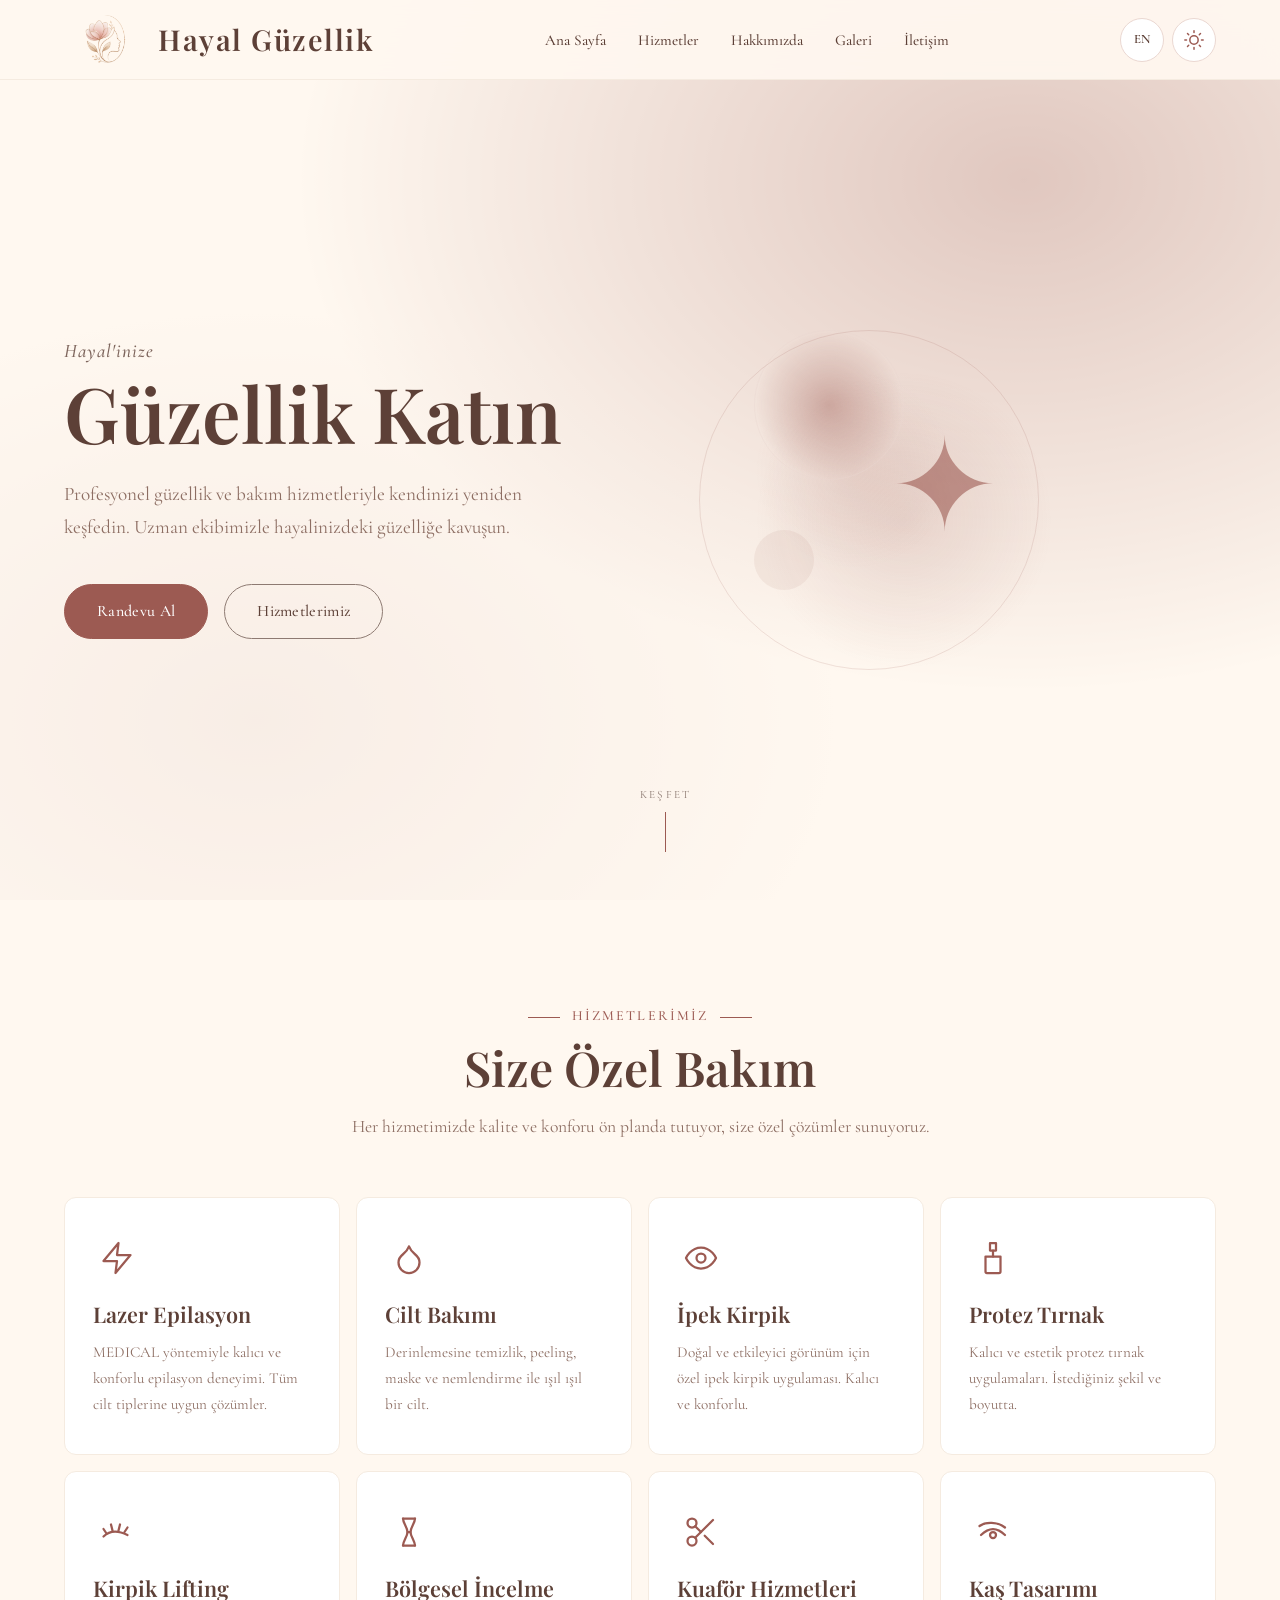
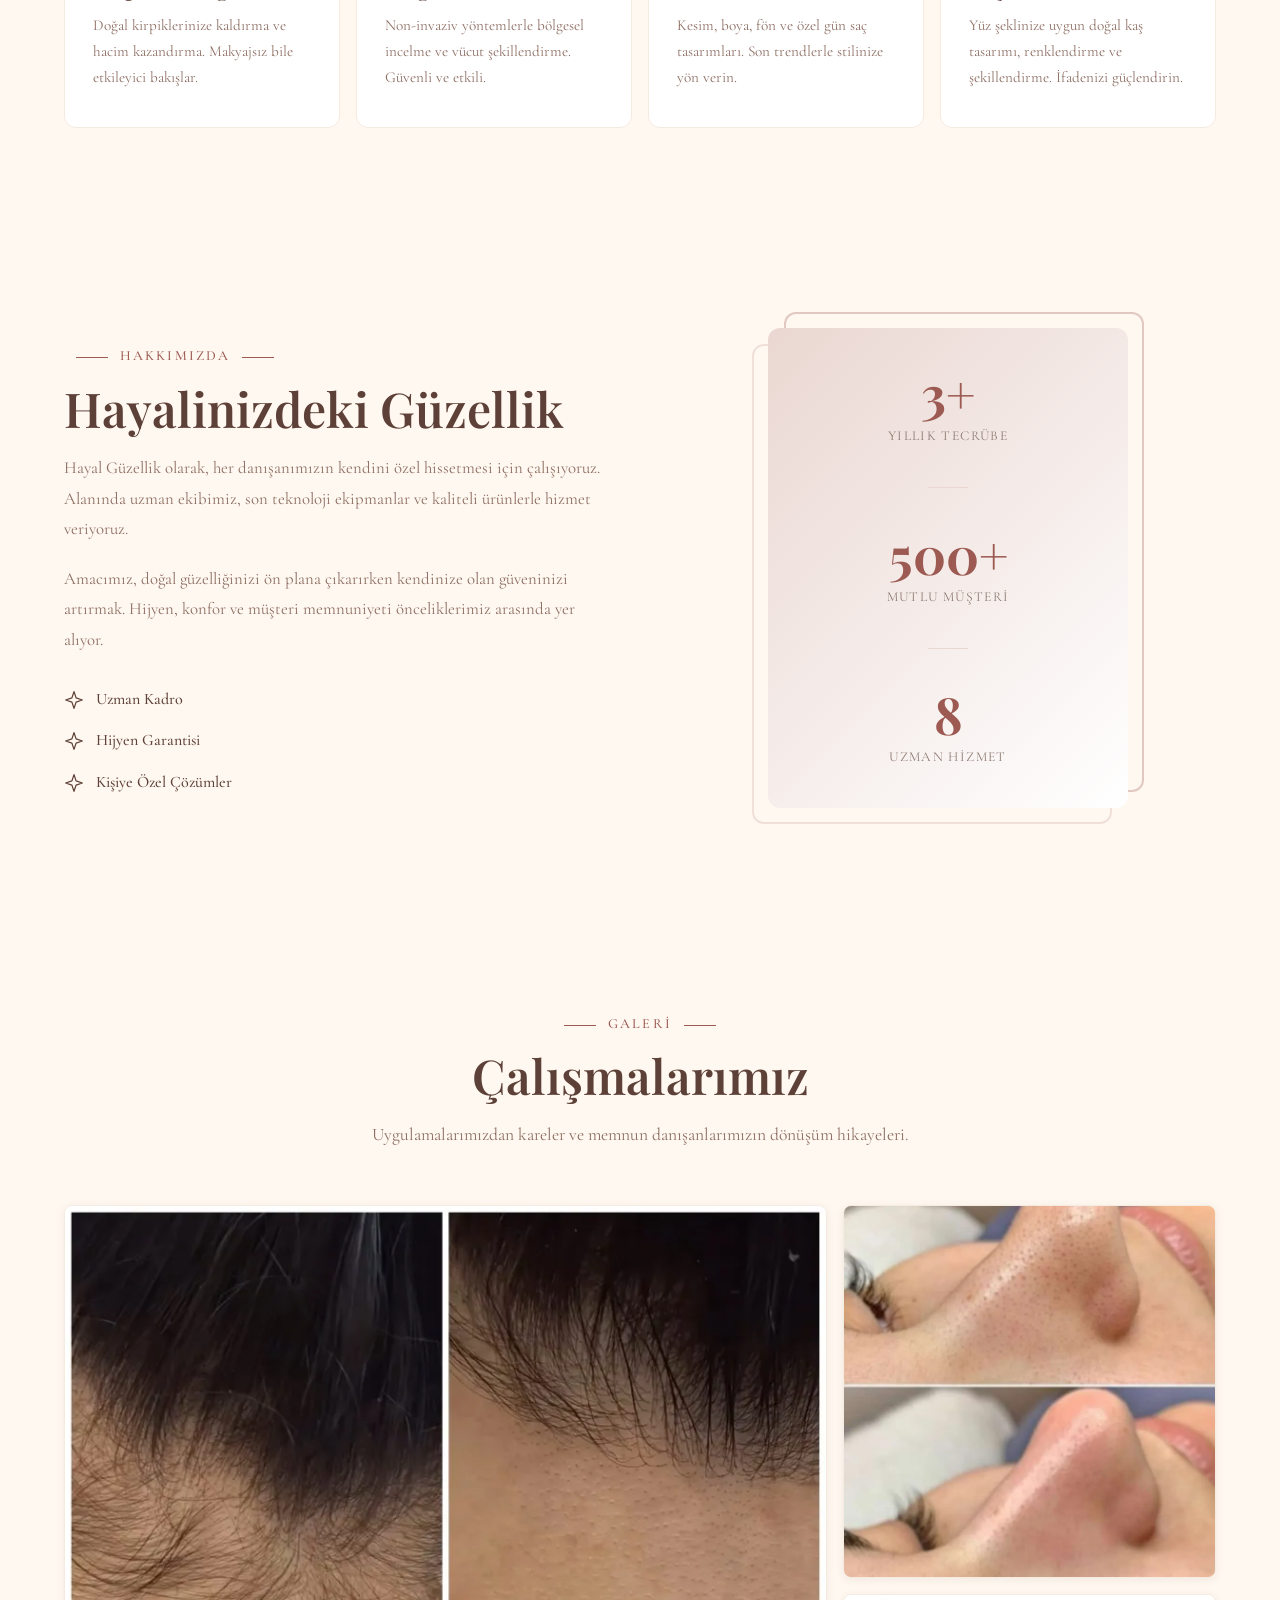
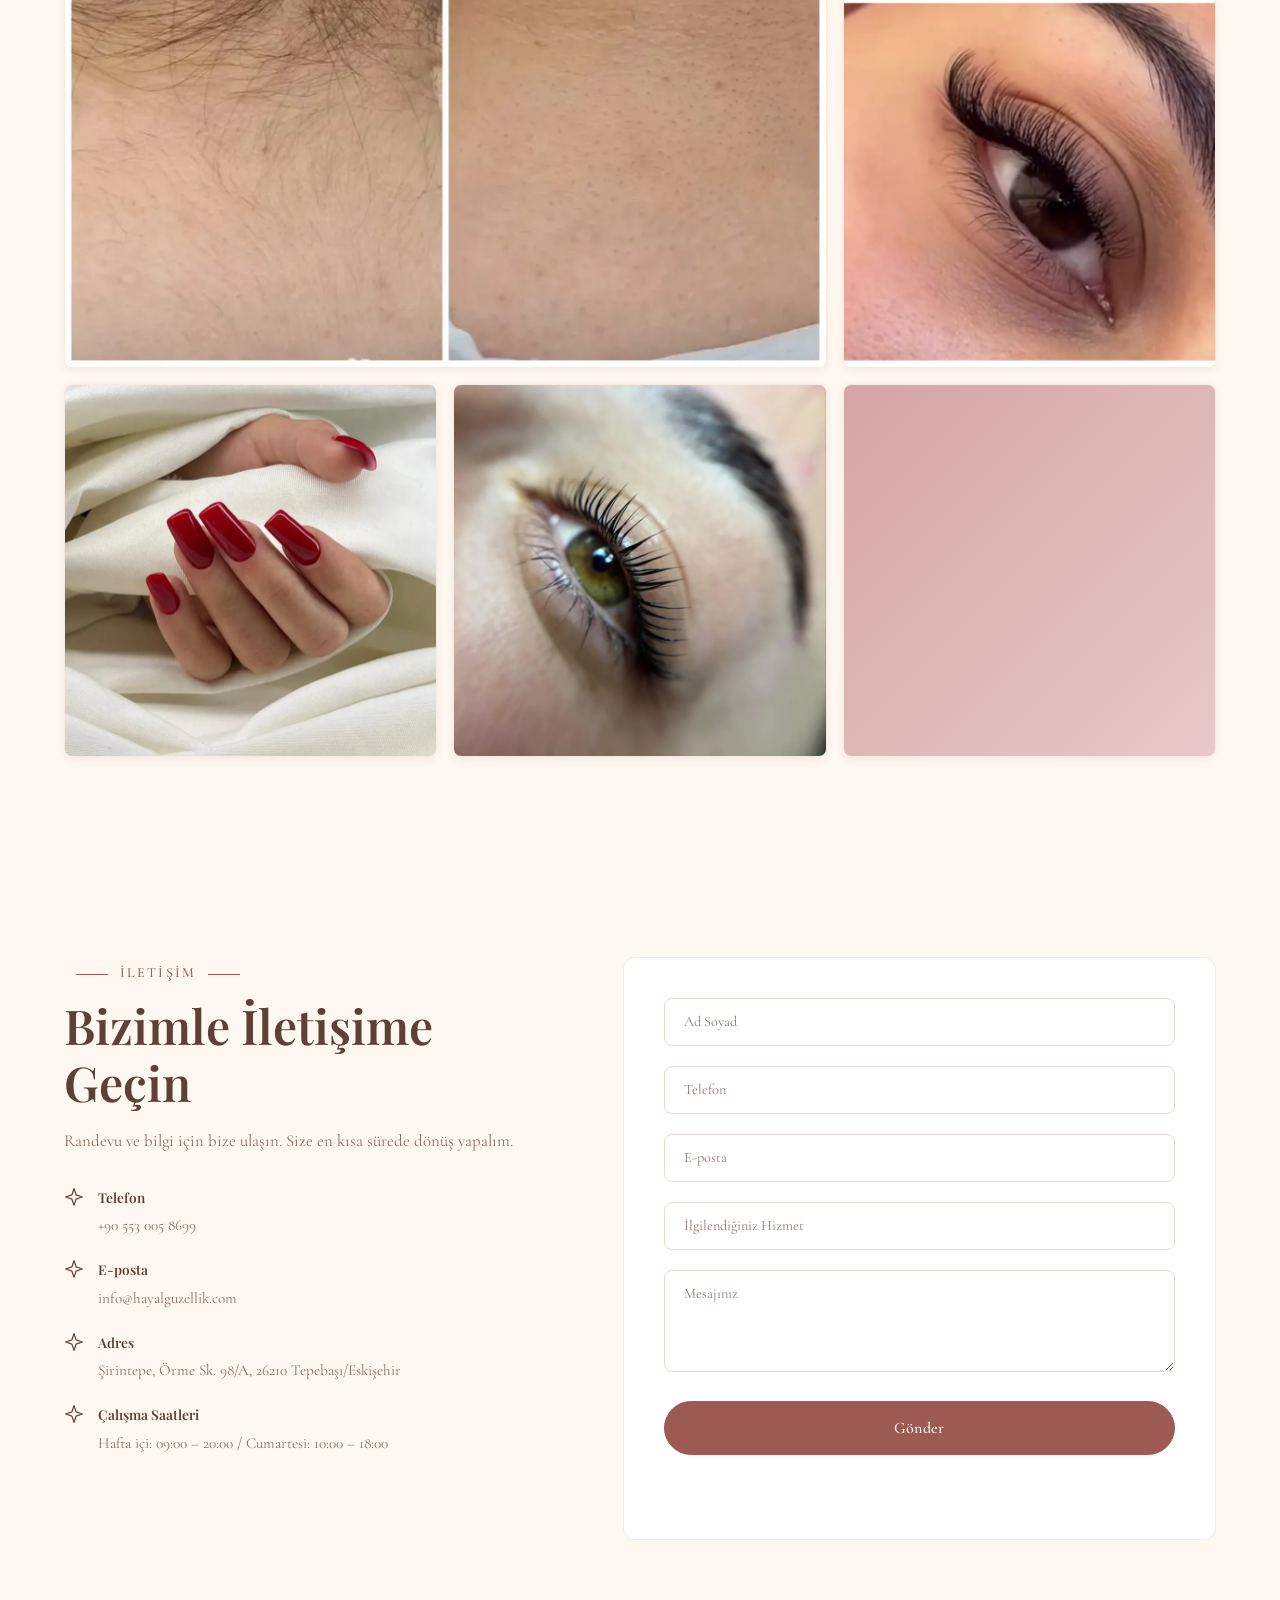
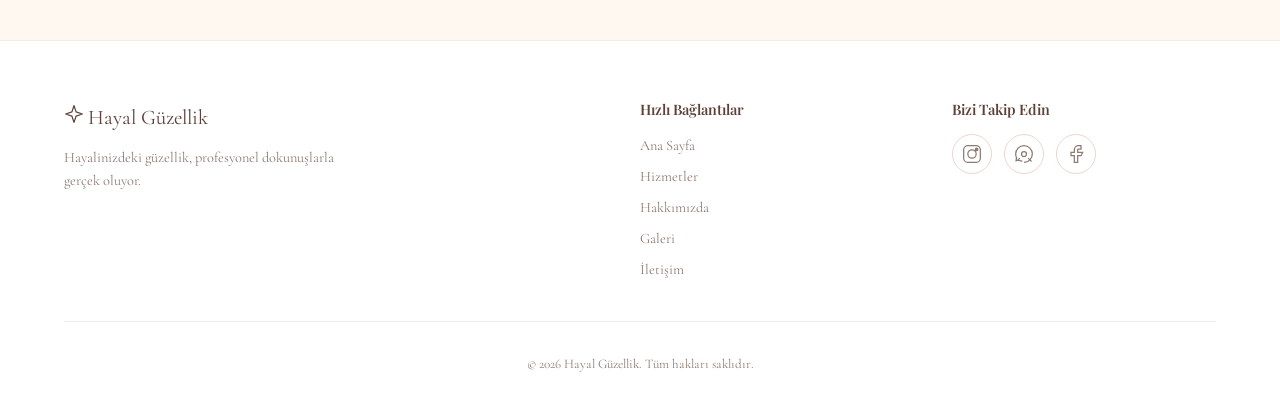
==== index.html @ 4885800f "bütün dosyalar yüklendi" ====
<!DOCTYPE html>
<html lang="tr" data-theme="light">

<head>
  <meta charset="UTF-8">
  <meta name="viewport" content="width=device-width, initial-scale=1.0">
  <meta name="description"
    content="Hayal Güzellik — Profesyonel lazer epilasyon, cilt bakımı, ipek kirpik, protez tırnak, kirpik lifting, bölgesel incelme ve kuaför hizmetleri. İstanbul'da güzellik ve bakımın adresi.">
  <meta name="theme-color" content="#FFF8F0">
  <meta name="robots" content="index, follow">
  <title>Hayal Güzellik | Profesyonel Güzellik &amp; Bakım</title>
  <link rel="icon" type="image/svg+xml" href="assets/icons/favicon.svg">
  <link rel="preconnect" href="https://fonts.googleapis.com">
  <link rel="preconnect" href="https://fonts.gstatic.com" crossorigin>
  <link
    href="https://fonts.googleapis.com/css2?family=Playfair+Display:ital,wght@0,400;0,500;0,600;0,700;1,400;1,500&family=Cormorant+Garamond:ital,wght@0,300;0,400;0,500;0,600;1,300;1,400;1,500&display=swap"
    rel="stylesheet">
  <link rel="stylesheet" href="assets/css/style.css">
  <link rel="alternate" href="en.html" hreflang="en">
</head>

<body>

  <a href="#main-content" class="skip-link">İçeriğe atla</a>

  <header class="header">
    <div class="header__inner container">
      <a href="#" class="logo" aria-label="Hayal Güzellik Ana Sayfa">
        <img src="assets/icons/logo.svg" alt="" class="logo__img" aria-hidden="true">
        <span class="logo__text">Hayal Güzellik</span>
      </a>
      <nav class="nav" aria-label="Ana menü">
        <ul class="nav__list" id="navList">
          <li class="nav__item"><a href="#hero" class="nav__link">Ana Sayfa</a></li>
          <li class="nav__item"><a href="#services" class="nav__link">Hizmetler</a></li>
          <li class="nav__item"><a href="#about" class="nav__link">Hakkımızda</a></li>
          <li class="nav__item"><a href="#gallery" class="nav__link">Galeri</a></li>
          <li class="nav__item"><a href="#contact" class="nav__link">İletişim</a></li>
        </ul>
      </nav>
      <div class="header__actions">
        <a href="en.html" class="lang-toggle" title="English" aria-label="Switch to English">EN</a>
        <button class="theme-toggle" id="themeToggle" aria-label="Tema değiştir" title="Tema değiştir">
          <svg class="theme-toggle__icon theme-toggle__sun" width="20" height="20" viewBox="0 0 24 24" fill="none"
            stroke="currentColor" stroke-width="1.8" stroke-linecap="round" aria-hidden="true">
            <circle cx="12" cy="12" r="5" />
            <path
              d="M12 1v2M12 21v2M4.22 4.22l1.42 1.42M18.36 18.36l1.42 1.42M1 12h2M21 12h2M4.22 19.78l1.42-1.42M18.36 5.64l1.42-1.42" />
          </svg>
          <svg class="theme-toggle__icon theme-toggle__moon" width="20" height="20" viewBox="0 0 24 24" fill="none"
            stroke="currentColor" stroke-width="1.8" stroke-linecap="round" aria-hidden="true">
            <path d="M21 12.79A9 9 0 1 1 11.21 3 7 7 0 0 0 21 12.79z" />
          </svg>
        </button>
        <button class="nav-toggle" id="navToggle" aria-label="Menüyü aç/kapa" aria-expanded="false">
          <span class="nav-toggle__bar" aria-hidden="true"></span>
          <span class="nav-toggle__bar" aria-hidden="true"></span>
          <span class="nav-toggle__bar" aria-hidden="true"></span>
        </button>
      </div>
    </div>
  </header>

  <main id="main-content">
    <section class="hero" id="hero" aria-label="Hoş Geldiniz">
      <div class="hero__bg" aria-hidden="true"></div>
      <div class="hero__inner container">
        <div class="hero__content">
          <h1 class="hero__title">
            <span class="hero__title-sub">Hayal'inize</span>
            <span class="hero__title-main">Güzellik Katın</span>
          </h1>
          <p class="hero__desc">Profesyonel güzellik ve bakım hizmetleriyle kendinizi yeniden keşfedin. Uzman ekibimizle
            hayalinizdeki güzelliğe kavuşun.</p>
          <div class="hero__actions">
            <a href="#contact" class="btn btn--primary">Randevu Al</a>
            <a href="#services" class="btn btn--ghost">Hizmetlerimiz</a>
          </div>
        </div>
        <div class="hero__visual" aria-hidden="true">
          <div class="hero__shape"></div>
          <div class="hero__shape hero__shape--2"></div>
          <div class="hero__shape hero__shape--3"></div>
          <div class="hero__shape hero__shape--4"></div>
          <div class="hero__ring"></div>
          <div class="hero__ornament">✦</div>
        </div>
      </div>
      <div class="hero__scroll" aria-hidden="true">
        <span class="hero__scroll-text">Keşfet</span>
        <span class="hero__scroll-line"></span>
      </div>
    </section>

    <section class="services section" id="services" aria-labelledby="services-title">
      <div class="container">
        <div class="section__header">
          <span class="section__label">Hizmetlerimiz</span>
          <h2 class="section__title" id="services-title">Size Özel Bakım</h2>
          <p class="section__desc">Her hizmetimizde kalite ve konforu ön planda tutuyor, size özel çözümler sunuyoruz.
          </p>
        </div>
        <div class="services__grid">
          <!-- Lazer Epilasyon -->
          <article class="service-card" tabindex="0">
            <div class="service-card__icon" aria-hidden="true">
              <svg width="36" height="36">
                <use href="#icon-lazer"></use>
              </svg>
            </div>
            <h3 class="service-card__title">Lazer Epilasyon</h3>
            <p class="service-card__desc">MEDICAL yöntemiyle kalıcı ve konforlu epilasyon deneyimi. Tüm cilt tiplerine
              uygun çözümler.</p>
          </article>

          <!-- Cilt Bakımı -->
          <article class="service-card" tabindex="0">
            <div class="service-card__icon" aria-hidden="true">
              <svg width="36" height="36">
                <use href="#icon-cilt"></use>
              </svg>
            </div>
            <h3 class="service-card__title">Cilt Bakımı</h3>
            <p class="service-card__desc">Derinlemesine temizlik, peeling, maske ve nemlendirme ile ışıl ışıl bir cilt.
            </p>
          </article>

          <!-- İpek Kirpik -->
          <article class="service-card" tabindex="0">
            <div class="service-card__icon" aria-hidden="true">
              <svg width="36" height="36">
                <use href="#icon-kirpik"></use>
              </svg>
            </div>
            <h3 class="service-card__title">İpek Kirpik</h3>
            <p class="service-card__desc">Doğal ve etkileyici görünüm için özel ipek kirpik uygulaması. Kalıcı ve
              konforlu.</p>
          </article>

          <!-- Protez Tırnak -->
          <article class="service-card" tabindex="0">
            <div class="service-card__icon" aria-hidden="true">
              <svg width="36" height="36">
                <use href="#icon-tirnak"></use>
              </svg>
            </div>
            <h3 class="service-card__title">Protez Tırnak</h3>
            <p class="service-card__desc">Kalıcı ve estetik protez tırnak uygulamaları. İstediğiniz şekil ve boyutta.
            </p>
          </article>

          <!-- Kirpik Lifting -->
          <article class="service-card" tabindex="0">
            <div class="service-card__icon" aria-hidden="true">
              <svg width="36" height="36">
                <use href="#icon-lifting"></use>
              </svg>
            </div>
            <h3 class="service-card__title">Kirpik Lifting</h3>
            <p class="service-card__desc">Doğal kirpiklerinize kaldırma ve hacim kazandırma. Makyajsız bile etkileyici
              bakışlar.</p>
          </article>

          <!-- Bölgesel İncelme -->
          <article class="service-card" tabindex="0">
            <div class="service-card__icon" aria-hidden="true">
              <svg width="36" height="36">
                <use href="#icon-incelme"></use>
              </svg>
            </div>
            <h3 class="service-card__title">Bölgesel İncelme</h3>
            <p class="service-card__desc">Non-invaziv yöntemlerle bölgesel incelme ve vücut şekillendirme. Güvenli ve
              etkili.</p>
          </article>

          <!-- Kuaför Hizmetleri -->
          <article class="service-card" tabindex="0">
            <div class="service-card__icon" aria-hidden="true">
              <svg width="36" height="36">
                <use href="#icon-kuafor"></use>
              </svg>
            </div>
            <h3 class="service-card__title">Kuaför Hizmetleri</h3>
            <p class="service-card__desc">Kesim, boya, fön ve özel gün saç tasarımları. Son trendlerle stilinize yön
              verin.</p>
          </article>

          <!-- Kaş Tasarımı -->
          <article class="service-card" tabindex="0">
            <div class="service-card__icon" aria-hidden="true">
              <svg width="36" height="36">
                <use href="#icon-kas"></use>
              </svg>
            </div>
            <h3 class="service-card__title">Kaş Tasarımı</h3>
            <p class="service-card__desc">Yüz şeklinize uygun doğal kaş tasarımı, renklendirme ve şekillendirme.
              İfadenizi güçlendirin.</p>
          </article>
        </div>
      </div>
    </section>

    <section class="about section" id="about" aria-labelledby="about-title">
      <div class="container">
        <div class="about__inner">
          <div class="about__content">
            <span class="section__label">Hakkımızda</span>
            <h2 class="section__title" id="about-title">Hayalinizdeki Güzellik</h2>
            <p class="about__text">Hayal Güzellik olarak, her danışanımızın kendini özel hissetmesi için çalışıyoruz.
              Alanında uzman ekibimiz, son teknoloji ekipmanlar ve kaliteli ürünlerle hizmet veriyoruz.</p>
            <p class="about__text">Amacımız, doğal güzelliğinizi ön plana çıkarırken kendinize olan güveninizi artırmak.
              Hijyen, konfor ve müşteri memnuniyeti önceliklerimiz arasında yer alıyor.</p>
            <div class="about__features">
              <div class="about__feature">
                <svg class="icon-sparkle" width="20" height="20" viewBox="0 0 24 24" fill="none" stroke="currentColor"
                  stroke-width="1.5" stroke-linecap="round" stroke-linejoin="round" aria-hidden="true">
                  <path d="M12 2L14.5 9.5L22 12L14.5 14.5L12 22L9.5 14.5L2 12L9.5 9.5L12 2Z" />
                </svg>
                <span>Uzman Kadro</span>
              </div>
              <div class="about__feature">
                <svg class="icon-sparkle" width="20" height="20" viewBox="0 0 24 24" fill="none" stroke="currentColor"
                  stroke-width="1.5" stroke-linecap="round" stroke-linejoin="round" aria-hidden="true">
                  <path d="M12 2L14.5 9.5L22 12L14.5 14.5L12 22L9.5 14.5L2 12L9.5 9.5L12 2Z" />
                </svg>
                <span>Hijyen Garantisi</span>
              </div>
              <div class="about__feature">
                <svg class="icon-sparkle" width="20" height="20" viewBox="0 0 24 24" fill="none" stroke="currentColor"
                  stroke-width="1.5" stroke-linecap="round" stroke-linejoin="round" aria-hidden="true">
                  <path d="M12 2L14.5 9.5L22 12L14.5 14.5L12 22L9.5 14.5L2 12L9.5 9.5L12 2Z" />
                </svg>
                <span>Kişiye Özel Çözümler</span>
              </div>
            </div>
          </div>
          <div class="about__visual" aria-hidden="true">
            <div class="about__stats">
              <div class="about__deco"></div>
              <div class="about__deco about__deco--2"></div>
              <div class="about__stat">
                <span class="about__stat-number">3+</span>
                <span class="about__stat-label">Yıllık Tecrübe</span>
              </div>
              <div class="about__stat-divider"></div>
              <div class="about__stat">
                <span class="about__stat-number">500+</span>
                <span class="about__stat-label">Mutlu Müşteri</span>
              </div>
              <div class="about__stat-divider"></div>
              <div class="about__stat">
                <span class="about__stat-number">8</span>
                <span class="about__stat-label">Uzman Hizmet</span>
              </div>
            </div>
          </div>
        </div>
      </div>
    </section>

    <section class="gallery section" id="gallery" aria-labelledby="gallery-title">
      <div class="container">
        <div class="section__header">
          <span class="section__label">Galeri</span>
          <h2 class="section__title" id="gallery-title">Çalışmalarımız</h2>
          <p class="section__desc">Uygulamalarımızdan kareler ve memnun danışanlarımızın dönüşüm hikayeleri.</p>
        </div>
        <div class="gallery__grid">
          <figure class="gallery__item gallery__item--wide" tabindex="0">
            <img class="gallery__img" src="assets/img/optimized/lazer.webp" alt="Lazer epilasyon uygulaması öncesi ve sonrası">
            <figcaption class="gallery__caption">Lazer Epilasyon</figcaption>
          </figure>
          <figure class="gallery__item" tabindex="0">
            <img class="gallery__img" src="assets/img/optimized/ciltbakimi.webp" alt="Cilt bakımı uygulaması">
            <figcaption class="gallery__caption">Cilt Bakımı</figcaption>
          </figure>
          <figure class="gallery__item" tabindex="0">
            <img class="gallery__img" src="assets/img/optimized/ipek_kirpik.webp" alt="İpek kirpik uygulaması">
            <figcaption class="gallery__caption">İpek Kirpik</figcaption>
          </figure>
          <figure class="gallery__item" tabindex="0">
            <img class="gallery__img" src="assets/img/optimized/protez_tirnak.webp" alt="Protez tırnak tasarımı">
            <figcaption class="gallery__caption">Protez Tırnak</figcaption>
          </figure>
          <figure class="gallery__item" tabindex="0">
            <img class="gallery__img" src="assets/img/optimized/kirpik_lifting.webp" alt="Kirpik lifting uygulaması">
            <figcaption class="gallery__caption">Kirpik Lifting</figcaption>
          </figure>
          <figure class="gallery__item" tabindex="0">
            <div class="gallery__img" style="background-image: linear-gradient(135deg, #D4A5A5 0%, #E8C8C8 100%);"
              role="img" aria-label="Saç tasarımı ve kuaför hizmeti"></div>
            <figcaption class="gallery__caption">Kuaför</figcaption>
          </figure>

        </div>
      </div>
    </section>

    <section class="contact section" id="contact" aria-labelledby="contact-title">
      <div class="container">
        <div class="contact__inner">
          <div class="contact__info">
            <span class="section__label">İletişim</span>
            <h2 class="section__title" id="contact-title">Bizimle İletişime Geçin</h2>
            <p class="contact__text">Randevu ve bilgi için bize ulaşın. Size en kısa sürede dönüş yapalım.</p>
            <div class="contact__details">
              <div class="contact__detail">
                <svg class="icon-sparkle" width="20" height="20" viewBox="0 0 24 24" fill="none" stroke="currentColor"
                  stroke-width="1.5" stroke-linecap="round" stroke-linejoin="round" aria-hidden="true">
                  <path d="M12 2L14.5 9.5L22 12L14.5 14.5L12 22L9.5 14.5L2 12L9.5 9.5L12 2Z" />
                </svg>
                <div>
                  <strong>Telefon</strong>
                  <a href="tel:+905530058699" class="contact__link">+90 553 005 8699</a>
                </div>
              </div>
              <div class="contact__detail">
                <svg class="icon-sparkle" width="20" height="20" viewBox="0 0 24 24" fill="none" stroke="currentColor"
                  stroke-width="1.5" stroke-linecap="round" stroke-linejoin="round" aria-hidden="true">
                  <path d="M12 2L14.5 9.5L22 12L14.5 14.5L12 22L9.5 14.5L2 12L9.5 9.5L12 2Z" />
                </svg>
                <div>
                  <strong>E-posta</strong>
                  <a href="mailto:info@hayalguzellik.com" class="contact__link">info@hayalguzellik.com</a>
                </div>
              </div>
              <div class="contact__detail">
                <svg class="icon-sparkle" width="20" height="20" viewBox="0 0 24 24" fill="none" stroke="currentColor"
                  stroke-width="1.5" stroke-linecap="round" stroke-linejoin="round" aria-hidden="true">
                  <path d="M12 2L14.5 9.5L22 12L14.5 14.5L12 22L9.5 14.5L2 12L9.5 9.5L12 2Z" />
                </svg>
                <div>
                  <strong>Adres</strong>
                  <span>Şirintepe, Örme Sk. 98/A, 26210 Tepebaşı/Eskişehir</span>
                </div>
              </div>
              <div class="contact__detail">
                <svg class="icon-sparkle" width="20" height="20" viewBox="0 0 24 24" fill="none" stroke="currentColor"
                  stroke-width="1.5" stroke-linecap="round" stroke-linejoin="round" aria-hidden="true">
                  <path d="M12 2L14.5 9.5L22 12L14.5 14.5L12 22L9.5 14.5L2 12L9.5 9.5L12 2Z" />
                </svg>
                <div>
                  <strong>Çalışma Saatleri</strong>
                  <span>Hafta içi: 09:00 – 20:00 / Cumartesi: 10:00 – 18:00</span>
                </div>
              </div>
            </div>
          </div>
          <div class="contact__form-wrapper">
            <form class="contact__form" id="contactForm" action="https://api.web3forms.com/submit" method="POST">
              <input type="hidden" name="access_key" value="YOUR_ACCESS_KEY_HERE">
              <input type="hidden" name="subject" value="Hayal Güzellik - Web Sitesi İletişim Formu">
              <input type="checkbox" name="botcheck" class="contact__hp" tabindex="-1" aria-hidden="true">
              <div class="contact__form-group">
                <label for="name" class="contact__label">Ad Soyad</label>
                <input type="text" id="name" name="name" class="contact__input" required placeholder=" ">
              </div>
              <div class="contact__form-group">
                <label for="phone" class="contact__label">Telefon</label>
                <input type="tel" id="phone" name="phone" class="contact__input" required placeholder=" ">
              </div>
              <div class="contact__form-group">
                <label for="email" class="contact__label">E-posta</label>
                <input type="email" id="email" name="email" class="contact__input" required placeholder=" ">
              </div>
              <div class="contact__form-group">
                <label for="service" class="contact__label">İlgilendiğiniz Hizmet</label>
                <select id="service" name="service" class="contact__input contact__select" required>
                  <option value="" disabled selected hidden></option>
                  <option value="Lazer Epilasyon">Lazer Epilasyon</option>
                  <option value="Cilt Bakımı">Cilt Bakımı</option>
                  <option value="İpek Kirpik">İpek Kirpik</option>
                  <option value="Protez Tırnak">Protez Tırnak</option>
                  <option value="Kirpik Lifting">Kirpik Lifting</option>
                  <option value="Bölgesel İncelme">Bölgesel İncelme</option>
                  <option value="Kuaför Hizmetleri">Kuaför Hizmetleri</option>
                  <option value="Kaş Tasarımı">Kaş Tasarımı</option>
                  <option value="Diğer">Diğer</option>
                </select>
              </div>
              <div class="contact__form-group contact__form-group--full">
                <label for="message" class="contact__label">Mesajınız</label>
                <textarea id="message" name="message" class="contact__input contact__textarea" rows="4" required
                  placeholder=" "></textarea>
              </div>
              <button type="submit" class="btn btn--primary contact__submit">Gönder</button>
              <p class="contact__form-status" id="formStatus" role="status" aria-live="polite"></p>
            </form>
          </div>
        </div>
      </div>
    </section>
  </main>

  <footer class="footer">
    <div class="container">
      <div class="footer__inner">
        <div class="footer__brand">
          <svg class="icon-sparkle" width="20" height="20" viewBox="0 0 24 24" fill="none" stroke="currentColor"
            stroke-width="1.5" stroke-linecap="round" stroke-linejoin="round" aria-hidden="true">
            <path d="M12 2L14.5 9.5L22 12L14.5 14.5L12 22L9.5 14.5L2 12L9.5 9.5L12 2Z" />
          </svg>
          <span class="logo__text">Hayal Güzellik</span>
          <p class="footer__tagline">Hayalinizdeki güzellik, profesyonel dokunuşlarla gerçek oluyor.</p>
        </div>
        <div class="footer__nav">
          <h4 class="footer__heading">Hızlı Bağlantılar</h4>
          <nav aria-label="Alt menü">
            <ul class="footer__list">
              <li><a href="#hero" class="footer__link">Ana Sayfa</a></li>
              <li><a href="#services" class="footer__link">Hizmetler</a></li>
              <li><a href="#about" class="footer__link">Hakkımızda</a></li>
              <li><a href="#gallery" class="footer__link">Galeri</a></li>
              <li><a href="#contact" class="footer__link">İletişim</a></li>
            </ul>
          </nav>
        </div>

        <div class="footer__social">
          <h4 class="footer__heading">Bizi Takip Edin</h4>
          <div class="footer__social-links">
            <a href="#" class="footer__social-link" aria-label="Instagram" title="Instagram">
              <svg width="20" height="20" viewBox="0 0 24 24" fill="none" stroke="currentColor" stroke-width="1.5">
                <rect x="2" y="2" width="20" height="20" rx="5" />
                <circle cx="12" cy="12" r="5" />
                <circle cx="17.5" cy="6.5" r="1.5" fill="currentColor" />
              </svg>
            </a>
            <a href="#" class="footer__social-link" aria-label="WhatsApp" title="WhatsApp">
              <svg width="20" height="20" viewBox="0 0 24 24" fill="none" stroke="currentColor" stroke-width="1.5">
                <path
                  d="M17 17L21 21M4 20L7 17M12 22C17.5228 22 22 17.5228 22 12C22 6.47715 17.5228 2 12 2C6.47715 2 2 6.47715 2 12C2 13.5997 2.37562 15.1116 3.04346 16.4521L2.5 20L5.5479 19.4565C6.88837 20.1244 8.4003 20.5 10 20.5" />
                <circle cx="12" cy="12" r="3" />
              </svg>
            </a>
            <a href="#" class="footer__social-link" aria-label="Facebook" title="Facebook">
              <svg width="20" height="20" viewBox="0 0 24 24" fill="none" stroke="currentColor" stroke-width="1.5">
                <path
                  d="M18 2H15C12.2386 2 10 4.23858 10 7V10H6V14H10V22H14V14H18L20 10H14V7C14 6.44772 14.4477 6 15 6H18V2Z" />
              </svg>
            </a>
          </div>
        </div>
      </div>
      <div class="footer__bottom">
        <p>&copy; 2026 Hayal Güzellik. Tüm hakları saklıdır.</p>
      </div>
    </div>
  </footer>


  <!-- ikonlar (SVG SPRITE) -->
  <svg style="display: none;" aria-hidden="true">
    <!-- Yıldız/Parıltı İkonu -->
    <symbol id="icon-sparkle" viewBox="0 0 24 24" fill="none" stroke="currentColor" stroke-width="1.5"
      stroke-linecap="round" stroke-linejoin="round">
      <path d="M12 2L14.5 9.5L22 12L14.5 14.5L12 22L9.5 14.5L2 12L9.5 9.5L12 2Z" />
    </symbol>

    <!-- Lazer Epilasyon -->
    <symbol id="icon-lazer" viewBox="0 0 24 24" fill="none" stroke="currentColor" stroke-width="1.5"
      stroke-linecap="round" stroke-linejoin="round">
      <polygon points="13 2 3 14 12 14 11 22 21 10 12 10 13 2" />
    </symbol>

    <!-- Cilt Bakımı -->
    <symbol id="icon-cilt" viewBox="0 0 24 24" fill="none" stroke="currentColor" stroke-width="1.5"
      stroke-linecap="round" stroke-linejoin="round">
      <path d="M12 22a7 7 0 0 0 7-7c0-2-1-3.9-3-5.5s-3.5-4-4-5.3c-.5 1.3-2 3.7-4 5.3S5 13 5 15a7 7 0 0 0 7 7z" />
    </symbol>

    <!-- İpek Kirpik -->
    <symbol id="icon-kirpik" viewBox="0 0 24 24" fill="none" stroke="currentColor" stroke-width="1.5"
      stroke-linecap="round" stroke-linejoin="round">
      <path d="M2 12s3-7 10-7 10 7 10 7-3 7-10 7-10-7-10-7Z" />
      <circle cx="12" cy="12" r="3" />
    </symbol>

    <!-- Protez Tırnak -->
    <symbol id="icon-tirnak" viewBox="0 0 24 24" fill="none" stroke="currentColor" stroke-width="1.5"
      stroke-linecap="round" stroke-linejoin="round">
      <path d="M10 2h4v5h-4z" />
      <path d="M12 7v4" />
      <path d="M7 11h10v10a1 1 0 0 1-1 1H8a1 1 0 0 1-1-1z" />
    </symbol>

    <!-- Kirpik Lifting -->
    <symbol id="icon-lifting" viewBox="0 0 24 24" fill="none" stroke="currentColor" stroke-width="1.5"
      stroke-linecap="round" stroke-linejoin="round">
      <path d="M3 15c4-4 10-4 16-1" />
      <path d="M17 12l2-3" />
      <path d="M13 11l1-4" />
      <path d="M9 11l-1-4" />
      <path d="M5 13l-2-3" />
    </symbol>

    <!-- Bölgesel İncelme -->
    <symbol id="icon-incelme" viewBox="0 0 24 24" fill="none" stroke="currentColor" stroke-width="1.5"
      stroke-linecap="round" stroke-linejoin="round">
      <path d="M8 3h8" />
      <path d="M16 3c0 3-3 6-3 9s3 6 3 9" />
      <path d="M8 3c0 3 3 6 3 9s-3 6-3 9" />
      <path d="M8 21h8" />
      <line x1="11" y1="12" x2="13" y2="12" />
    </symbol>

    <!-- Kuaför -->
    <symbol id="icon-kuafor" viewBox="0 0 24 24" fill="none" stroke="currentColor" stroke-width="1.5"
      stroke-linecap="round" stroke-linejoin="round">
      <circle cx="6" cy="6" r="3" />
      <circle cx="6" cy="18" r="3" />
      <line x1="20" y1="4" x2="8.12" y2="15.88" />
      <line x1="14.47" y1="14.48" x2="20" y2="20" />
      <line x1="8.12" y1="8.12" x2="12" y2="12" />
    </symbol>

    <!-- Kaş Tasarımı -->
    <symbol id="icon-kas" viewBox="0 0 24 24" fill="none" stroke="currentColor" stroke-width="1.5" stroke-linecap="round" stroke-linejoin="round">
    <path d="M3 8c4-3 12-3 17 1" />
    <path d="M4 14s4-4 8-4 8 4 8 4" />
    <circle cx="12" cy="14" r="2" />
  </symbol>
  </svg>

  <script src="assets/js/main.js" defer></script>
</body>

</html>
---- assets/css/style.css ----
/* ============================================
   Hayal Güzellik — Ana Stil Dosyası
   ============================================ */

/* -------------------------------------------
   CSS Değişkenleri — Aydınlık Tema (varsayılan)
   ------------------------------------------- */
:root {
  --bg-primary: #FFF8F0;
  --bg-card: #FFFFFF;
  --accent: #9C5A52;
  --accent-hover: #864A42;
  --text-primary: #5D4037;
  --text-secondary: #8D6E63;
  --text-muted: #8D7A72;
  --border: #EAD7D1;
  --border-light: #F5EBE0;
  --shadow: rgba(93, 64, 55, 0.08);
  --shadow-hover: rgba(93, 64, 55, 0.15);
  --overlay: rgba(93, 64, 55, 0.5);
  --header-bg: rgba(255, 248, 240, 0.92);
  --gallery-overlay: rgba(45, 36, 36, 0.6);
  --error: #C0392B;

  --font-heading: 'Playfair Display', Georgia, serif;
  --font-body: 'Cormorant Garamond', Georgia, serif;

  --max-width: 1200px;
  --header-height: 80px;
  --radius: 12px;
  --radius-sm: 8px;
  --transition: 0.35s cubic-bezier(0.25, 0.46, 0.45, 0.94);
  --transition-slow: 0.6s cubic-bezier(0.25, 0.46, 0.45, 0.94);
}

/* -------------------------------------------
   Karanlık Tema
   ------------------------------------------- */
[data-theme="dark"] {
  --bg-primary: #2D2424;
  --bg-card: #3E3232;
  --accent: #E0A090;
  --accent-hover: #D08A78;
  --text-primary: #F5EBE0;
  --text-secondary: #D4C5B8;
  --text-muted: #A89284;
  --border: #5D4037;
  --border-light: #4A3A3A;
  --shadow: rgba(0, 0, 0, 0.2);
  --shadow-hover: rgba(0, 0, 0, 0.35);
  --overlay: rgba(0, 0, 0, 0.6);
  --header-bg: rgba(45, 36, 36, 0.92);
  --gallery-overlay: rgba(0, 0, 0, 0.55);
  --error: #E06060;
  color-scheme: dark;
}

/* -------------------------------------------
   Skip Link — klavye kullanıcıları için
   ------------------------------------------- */
.skip-link {
  position: absolute;
  top: -100%;
  left: 16px;
  padding: 12px 24px;
  background: var(--accent);
  color: #FFF;
  font-family: var(--font-body);
  font-size: 1rem;
  font-weight: 600;
  border-radius: 0 0 var(--radius-sm) var(--radius-sm);
  z-index: 9999;
  transition: top 0.25s ease;
}

.skip-link:focus {
  top: 0;
  outline: 2px solid var(--accent);
  outline-offset: 2px;
}

/* -------------------------------------------
   Reset & Temel
   ------------------------------------------- */
*, *::before, *::after {
  margin: 0;
  padding: 0;
  box-sizing: border-box;
}

html {
  scroll-behavior: smooth;
  scroll-padding-top: var(--header-height);
}

body {
  font-family: var(--font-body);
  font-weight: 400;
  font-size: 1.125rem;
  line-height: 1.6;
  color: var(--text-primary);
  background-color: var(--bg-primary);
  transition: background-color var(--transition-slow), color var(--transition-slow);
  -webkit-font-smoothing: antialiased;
  -moz-osx-font-smoothing: grayscale;
  overflow-x: hidden;
}

img {
  max-width: 100%;
  display: block;
}

a {
  color: inherit;
  text-decoration: none;
}

a:focus-visible,
button:focus-visible,
input:focus-visible,
select:focus-visible,
textarea:focus-visible {
  outline: 2px solid var(--accent);
  outline-offset: 2px;
}

ul {
  list-style: none;
}

/* -------------------------------------------
   Container
   ------------------------------------------- */
.container {
  width: 100%;
  max-width: var(--max-width);
  margin-inline: auto;
  padding-inline: 24px;
}

@media (max-width: 768px) {
  .container {
    padding-inline: 20px;
  }
}

/* -------------------------------------------
   Tipografi
   ------------------------------------------- */
h1, h2, h3, h4, h5, h6 {
  font-family: var(--font-heading);
  font-weight: 600;
  line-height: 1.2;
  color: var(--text-primary);
  transition: color var(--transition);
}

/* -------------------------------------------
   Section Paylaşımlı
   ------------------------------------------- */
.section {
  padding-block: 100px;
}

@media (max-width: 768px) {
  .section {
    padding-block: 64px;
  }
}

.section__header {
  text-align: center;
  margin-bottom: 56px;
}

.section__label {
  display: inline-block;
  font-family: var(--font-body);
  font-size: 0.875rem;
  font-weight: 500;
  letter-spacing: 0.15em;
  text-transform: uppercase;
  color: var(--accent);
  margin-bottom: 12px;
  position: relative;
}

.section__label::before,
.section__label::after {
  content: '';
  display: inline-block;
  width: 32px;
  height: 1px;
  background: var(--accent);
  vertical-align: middle;
  margin: 0 12px;
}

.section__title {
  font-size: clamp(2rem, 4vw, 3rem);
  font-weight: 600;
  margin-bottom: 16px;
}

.section__desc {
  max-width: 600px;
  margin-inline: auto;
  color: var(--text-secondary);
  font-size: 1.1rem;
}

/* -------------------------------------------
   Butonlar
   ------------------------------------------- */
.btn {
  display: inline-flex;
  align-items: center;
  gap: 8px;
  padding: 14px 32px;
  font-family: var(--font-body);
  font-size: 1rem;
  font-weight: 500;
  letter-spacing: 0.02em;
  border-radius: 100px;
  border: 1px solid transparent;
  cursor: pointer;
  transition: all var(--transition);
  text-decoration: none;
}

.btn--primary {
  background: var(--accent);
  color: #FFF;
  border-color: var(--accent);
}

.btn--primary:hover {
  background: var(--accent-hover);
  border-color: var(--accent-hover);
  transform: translateY(-2px);
  box-shadow: 0 8px 24px var(--shadow-hover);
}

.btn--primary:focus-visible {
  outline: 2px solid #FFF;
  outline-offset: 2px;
}

.btn--ghost {
  background: transparent;
  color: var(--text-primary);
  border-color: var(--text-muted);
}

.btn--ghost:hover {
  border-color: var(--accent);
  color: var(--accent);
  transform: translateY(-2px);
}

.btn--ghost:focus-visible {
  outline: 2px solid var(--accent);
  outline-offset: 2px;
}

/* -------------------------------------------
   HEADER
   ------------------------------------------- */
.header {
  position: fixed;
  top: 0;
  left: 0;
  right: 0;
  z-index: 1000;
  height: var(--header-height);
  background: var(--header-bg);
  backdrop-filter: blur(16px);
  -webkit-backdrop-filter: blur(16px);
  border-bottom: 1px solid var(--border-light);
  transition: background-color var(--transition-slow), border-color var(--transition-slow);
}

.header__inner {
  display: flex;
  align-items: center;
  justify-content: space-between;
  height: 100%;
}

.logo {
  display: flex;
  align-items: center;
  gap: 10px;
  font-family: var(--font-heading);
  font-size: 1.8rem;
  font-weight: 600;
  letter-spacing: 1.5px;
  line-height: 1;
  color: var(--text-primary);
  transition: color var(--transition);
}

.logo__img {
  display: block;
  width: auto;
  height: 84px;
  border-radius: 0;
  background: none;
  object-fit: contain;
  transition: filter var(--transition);
  transform: translateY(2px);
}

[data-theme="dark"] .logo__img {
  filter: brightness(0.95);
}

.logo__text {
  color: var(--text-primary);
  transition: color var(--transition);
}

.logo__mark {
  color: var(--accent);
  font-size: 1.2rem;
  transition: color var(--transition);
}

.header__actions {
  display: flex;
  align-items: center;
  gap: 8px;
}

.lang-toggle {
  display: flex;
  align-items: center;
  justify-content: center;
  width: 44px;
  height: 44px;
  border-radius: 50%;
  border: 1px solid var(--border);
  background: var(--bg-card);
  cursor: pointer;
  font-family: var(--font-body);
  font-size: 0.8rem;
  font-weight: 600;
  color: var(--text-primary);
  text-decoration: none;
  transition: all var(--transition);
}

.lang-toggle:hover {
  border-color: var(--accent);
  color: var(--accent);
  box-shadow: 0 0 20px rgba(156, 90, 82, 0.2);
  transform: scale(1.05);
}

/* --- Navigasyon --- */
.nav__list {
  display: flex;
  gap: 32px;
}

.nav__link {
  font-size: 0.95rem;
  font-weight: 500;
  color: var(--text-primary);
  transition: color var(--transition);
  position: relative;
  padding-block: 4px;
}

.nav__link::after {
  content: '';
  position: absolute;
  bottom: 0;
  left: 0;
  width: 0;
  height: 1px;
  background: var(--accent);
  transition: width var(--transition);
}

.nav__link:hover {
  color: var(--accent);
}

.nav__link:hover::after {
  width: 100%;
}

/* --- Tema Toggle --- */
.theme-toggle {
  width: 44px;
  height: 44px;
  border-radius: 50%;
  border: 1px solid var(--border);
  background: var(--bg-card);
  cursor: pointer;
  display: flex;
  align-items: center;
  justify-content: center;
  transition: all var(--transition);
  position: relative;
  overflow: hidden;
}

.theme-toggle:hover {
  border-color: var(--accent);
  box-shadow: 0 0 20px rgba(156, 90, 82, 0.2);
  transform: scale(1.05);
}

.theme-toggle:active {
  transform: scale(0.92);
}

.theme-toggle__icon {
  position: absolute;
  transition: all var(--transition);
  color: var(--text-primary);
}

.theme-toggle__sun {
  opacity: 1;
  transform: rotate(0deg) scale(1);
}

.theme-toggle__moon {
  opacity: 0;
  transform: rotate(90deg) scale(0);
}

[data-theme="dark"] .theme-toggle__sun {
  opacity: 0;
  transform: rotate(-90deg) scale(0);
}

[data-theme="dark"] .theme-toggle__moon {
  opacity: 1;
  transform: rotate(0deg) scale(1);
  color: var(--accent);
}

[data-theme="light"] .theme-toggle__sun {
  color: var(--accent);
}

/* --- Mobil Menü Toggle --- */
.nav-toggle {
  display: none;
  flex-direction: column;
  gap: 5px;
  width: 40px;
  height: 40px;
  align-items: center;
  justify-content: center;
  border: 1px solid var(--border);
  border-radius: 8px;
  background: transparent;
  cursor: pointer;
  transition: border-color var(--transition), background var(--transition);
}

.nav-toggle__bar {
  display: block;
  width: 20px;
  height: 1.5px;
  background: var(--text-primary);
  border-radius: 2px;
  transition: all var(--transition);
}

.nav-toggle[aria-expanded="true"] .nav-toggle__bar:nth-child(1) {
  transform: translateY(6.5px) rotate(45deg);
}

.nav-toggle[aria-expanded="true"] .nav-toggle__bar:nth-child(2) {
  opacity: 0;
  transform: scaleX(0);
}

.nav-toggle[aria-expanded="true"] .nav-toggle__bar:nth-child(3) {
  transform: translateY(-6.5px) rotate(-45deg);
}

/* -------------------------------------------
   HERO
   ------------------------------------------- */
.hero {
  position: relative;
  min-height: 100vh;
  display: flex;
  align-items: center;
  overflow: hidden;
  padding-top: var(--header-height);
}

.hero__bg {
  position: absolute;
  inset: 0;
  background:
    radial-gradient(ellipse at 80% 20%, var(--accent) 0%, transparent 50%),
    radial-gradient(ellipse at 20% 80%, var(--border) 0%, transparent 40%),
    var(--bg-primary);
  opacity: 0.3;
  transition: opacity var(--transition-slow), background var(--transition-slow);
}

.hero__inner {
  display: grid;
  grid-template-columns: 1fr 1fr;
  gap: 64px;
  align-items: center;
  position: relative;
  z-index: 1;
  padding-block: 40px;
}

.hero__content {
  animation: fadeInUp 1s ease forwards;
}

.hero__title {
  line-height: 1.1;
  margin-bottom: 24px;
}

.hero__title-sub {
  display: block;
  font-size: clamp(0.95rem, 1.5vw, 1.25rem);
  font-weight: 500;
  font-style: italic;
  font-family: var(--font-body);
  color: var(--text-primary);
  opacity: 0.8;
  margin-bottom: 8px;
  letter-spacing: 0.05em;
}

.hero__title-main {
  display: block;
  font-size: clamp(2.8rem, 6vw, 5rem);
  font-weight: 600;
  color: var(--text-primary);
  transition: color var(--transition);
}

.hero__desc {
  font-size: clamp(1rem, 1.5vw, 1.2rem);
  color: var(--text-secondary);
  margin-bottom: 40px;
  max-width: 480px;
  line-height: 1.7;
  transition: color var(--transition);
}

.hero__actions {
  display: flex;
  gap: 16px;
  flex-wrap: wrap;
}

.hero__visual {
  position: relative;
  display: flex;
  align-items: center;
  justify-content: center;
  min-height: 400px;
}

.hero__shape {
  position: absolute;
  border-radius: 50%;
  width: 300px;
  height: 300px;
  background: radial-gradient(circle, var(--accent) 0%, transparent 70%);
  opacity: 0.15;
  top: 20%;
  left: 15%;
  animation: float 8s ease-in-out infinite;
  animation-delay: 0s;
}

.hero__shape--2 {
  width: 200px;
  height: 200px;
  background: radial-gradient(circle, var(--accent) 0%, transparent 70%);
  opacity: 0.10;
  bottom: 15%;
  right: 10%;
  animation-delay: -2s;
}

.hero__shape--3 {
  width: 150px;
  height: 150px;
  border: 1px solid var(--border);
  opacity: 0.4;
  top: 10%;
  right: 20%;
  animation-delay: -4s;
  animation: float 10s ease-in-out infinite reverse;
}

.hero__shape--4 {
  width: 60px;
  height: 60px;
  border-radius: 50%;
  background: var(--accent);
  opacity: 0.08;
  top: 60%;
  right: 5%;
  animation-delay: -6s;
  animation: float 12s ease-in-out infinite;
}

.hero__ring {
  position: absolute;
  width: 340px;
  height: 340px;
  border-radius: 50%;
  border: 1px solid var(--accent);
  opacity: 0.15;
  top: 10%;
  left: 5%;
  animation: float 15s ease-in-out infinite reverse;
}

.hero__ornament {
  position: relative;
  z-index: 1;
  font-size: 8rem;
  color: var(--accent);
  opacity: 0.6;
  animation: pulse 4s ease-in-out infinite, glow 3s ease-in-out infinite alternate;
}

.hero__scroll {
  position: absolute;
  bottom: 48px;
  left: 50%;
  transform: translateX(-50%);
  display: flex;
  flex-direction: column;
  align-items: center;
  gap: 8px;
  color: var(--text-muted);
  animation: fadeInUp 1s ease 1.5s forwards;
  opacity: 0;
}

.hero__scroll-text {
  font-size: 0.7rem;
  letter-spacing: 0.2em;
  text-transform: uppercase;
}

.hero__scroll-line {
  width: 1px;
  height: 40px;
  background: var(--accent);
  animation: scrollLine 2s ease-in-out infinite;
}

/* -------------------------------------------
   HİZMETLER
   ------------------------------------------- */
.services {
  background: var(--bg-primary);
  transition: background var(--transition-slow);
}

.services__grid {
  display: grid;
  grid-template-columns: repeat(4, 1fr);
  gap: 16px;
}

.service-card {
  background: var(--bg-card);
  border: 1px solid var(--border-light);
  border-radius: var(--radius);
  padding: 36px 28px;
  transition: all var(--transition);
  position: relative;
  overflow: hidden;
}

.service-card::before {
  content: '';
  position: absolute;
  top: 0;
  left: 0;
  right: 0;
  height: 3px;
  background: var(--accent);
  transform: scaleX(0);
  transform-origin: left;
  transition: transform var(--transition);
}

.service-card:hover,
.service-card:focus-visible {
  transform: translateY(-4px);
  box-shadow: 0 16px 40px var(--shadow);
  border-color: var(--accent);
  outline: none;
}

.service-card:hover::before,
.service-card:focus-visible::before {
  transform: scaleX(1);
}

.service-card__icon {
  width: 48px;
  height: 48px;
  display: flex;
  align-items: center;
  justify-content: center;
  color: var(--accent);
  margin-bottom: 20px;
  transition: color var(--transition);
}

.service-card__title {
  font-size: 1.35rem;
  font-weight: 600;
  margin-bottom: 12px;
}

.service-card__desc {
  font-size: 0.95rem;
  color: var(--text-secondary);
  line-height: 1.7;
  transition: color var(--transition);
}

/* -------------------------------------------
   HAKKIMIZDA
   ------------------------------------------- */
.about {
  background: var(--bg-primary);
  transition: background var(--transition-slow);
}

.about__inner {
  display: grid;
  grid-template-columns: 1fr 1fr;
  gap: 80px;
  align-items: center;
}

.about__text {
  font-size: 1.05rem;
  color: var(--text-secondary);
  margin-bottom: 20px;
  line-height: 1.8;
  transition: color var(--transition);
}

.about__features {
  display: grid;
  gap: 16px;
  margin-top: 32px;
}

.about__feature {
  display: flex;
  align-items: center;
  gap: 12px;
  font-size: 1rem;
  font-weight: 500;
  color: var(--text-primary);
  transition: color var(--transition);
}

.about__feature-icon {
  color: var(--accent);
  font-size: 0.8rem;
  transition: color var(--transition);
}

.about__visual {
  display: flex;
  justify-content: center;
  align-items: center;
}

.about__stats {
  position: relative;
  width: 100%;
  max-width: 360px;
  aspect-ratio: 3 / 4;
  background: linear-gradient(135deg, var(--border) 0%, var(--bg-card) 100%);
  border-radius: var(--radius);
  display: flex;
  flex-direction: column;
  align-items: center;
  justify-content: center;
  gap: 0;
  transition: background var(--transition-slow);
}

.about__deco {
  position: absolute;
  width: 100%;
  height: 100%;
  border: 2px solid var(--accent);
  border-radius: var(--radius);
  top: -16px;
  left: 16px;
  opacity: 0.3;
  z-index: -1;
  transition: border-color var(--transition);
}

.about__deco--2 {
  top: 16px;
  left: -16px;
  opacity: 0.15;
}

.about__stat {
  display: flex;
  flex-direction: column;
  align-items: center;
  gap: 6px;
  flex: 1;
  justify-content: center;
  width: 100%;
}

.about__stat-number {
  font-family: var(--font-heading);
  font-size: 3.2rem;
  font-weight: 700;
  color: var(--accent);
  line-height: 1;
  transition: color var(--transition);
}

.about__stat-label {
  font-size: 0.85rem;
  color: var(--text-muted);
  letter-spacing: 0.1em;
  text-transform: uppercase;
}

.about__stat-divider {
  width: 40px;
  height: 1px;
  background: var(--border);
  flex-shrink: 0;
}

/* -------------------------------------------
   GALERİ
   ------------------------------------------- */
.gallery {
  background: var(--bg-primary);
  transition: background var(--transition-slow);
}

.gallery__grid {
  display: grid;
  grid-template-columns: repeat(3, 1fr);
  gap: 16px;
}

.gallery__item {
  position: relative;
  border-radius: var(--radius-sm);
  overflow: hidden;
  aspect-ratio: 1;
  cursor: pointer;
  border: 1px solid var(--border-light);
  box-shadow: 0 2px 8px var(--shadow);
  transition: box-shadow var(--transition), border-color var(--transition);
}

.gallery__item:hover,
.gallery__item:focus-visible {
  box-shadow: 0 12px 32px var(--shadow-hover);
  border-color: var(--accent);
  outline: none;
}

.gallery__item--wide {
  grid-column: span 2;
  grid-row: span 2;
}

.gallery__img {
  width: 100%;
  height: 100%;
  background-size: cover;
  background-position: center;
  object-fit: cover;
  transition: transform 0.6s ease, filter 0.4s ease;
}

.gallery__item:hover .gallery__img,
.gallery__item:focus-visible .gallery__img {
  transform: scale(1.12);
}

.gallery__item::after {
  content: '';
  position: absolute;
  inset: 0;
  background: linear-gradient(to top, rgba(0,0,0,0.5) 0%, transparent 50%);
  opacity: 0;
  transition: opacity var(--transition);
}

.gallery__item:hover::after,
.gallery__item:focus-visible::after {
  opacity: 1;
}

.gallery__caption {
  position: absolute;
  bottom: 0;
  left: 0;
  right: 0;
  padding: 24px 20px 18px;
  color: #FFF;
  font-family: var(--font-heading);
  font-size: 1.1rem;
  font-weight: 500;
  z-index: 2;
  background: linear-gradient(to top, rgba(0,0,0,0.6) 0%, transparent 100%);
  transform: translateY(12px);
  opacity: 0;
  transition: all var(--transition);
}

.gallery__item:hover .gallery__caption,
.gallery__item:focus-visible .gallery__caption {
  transform: translateY(0);
  opacity: 1;
}

/* -------------------------------------------
   İLETİŞİM
   ------------------------------------------- */
.contact {
  background: var(--bg-primary);
  transition: background var(--transition-slow);
}

.contact__inner {
  display: grid;
  grid-template-columns: 1fr 1.2fr;
  gap: 64px;
  align-items: start;
}

.contact__text {
  color: var(--text-secondary);
  margin-bottom: 32px;
  font-size: 1.05rem;
  transition: color var(--transition);
}

.contact__details {
  display: grid;
  gap: 20px;
}

.contact__detail {
  display: flex;
  gap: 14px;
  align-items: flex-start;
}

.contact__detail-icon {
  color: var(--accent);
  font-size: 0.8rem;
  margin-top: 4px;
  flex-shrink: 0;
}

.contact__detail strong {
  display: block;
  font-family: var(--font-heading);
  font-size: 0.85rem;
  font-weight: 600;
  color: var(--text-primary);
  margin-bottom: 2px;
  transition: color var(--transition);
}

.contact__detail span,
.contact__link {
  font-size: 0.95rem;
  color: var(--text-secondary);
  transition: color var(--transition);
}

.contact__link:hover {
  color: var(--accent);
}

/* --- Form --- */
.contact__form-wrapper {
  background: var(--bg-card);
  border: 1px solid var(--border-light);
  border-radius: var(--radius);
  padding: 40px;
  transition: all var(--transition-slow);
}

.contact__form {
  display: grid;
  gap: 20px;
}

.contact__hp {
  position: absolute;
  left: -9999px;
  opacity: 0;
  height: 0;
  width: 0;
}

.contact__form-group {
  position: relative;
}

.contact__form-group--full {
  grid-column: 1 / -1;
}

.contact__label {
  position: absolute;
  top: 12px;
  left: 16px;
  font-size: 0.9rem;
  color: var(--text-muted);
  pointer-events: none;
  transition: all var(--transition);
  background: var(--bg-card);
  padding-inline: 4px;
  transform-origin: left center;
}

.contact__input {
  width: 100%;
  padding: 14px 16px;
  font-family: var(--font-body);
  font-size: 0.95rem;
  color: var(--text-primary);
  background: transparent;
  border: 1px solid var(--border);
  border-radius: var(--radius-sm);
  transition: all var(--transition);
  -webkit-appearance: none;
}

.contact__input:focus {
  border-color: var(--accent);
  box-shadow: 0 0 0 3px rgba(156, 90, 82, 0.15);
}

.contact__input:focus ~ .contact__label,
.contact__input:not(:placeholder-shown) ~ .contact__label,
.contact__select:valid ~ .contact__label {
  top: -10px;
  left: 12px;
  font-size: 0.78rem;
  color: var(--accent);
}

.contact__textarea {
  resize: vertical;
  min-height: 100px;
}

.contact__select {
  cursor: pointer;
}

.contact__submit {
  width: 100%;
  justify-content: center;
  padding-block: 16px;
}

.contact__form-status {
  font-size: 0.9rem;
  text-align: center;
  min-height: 24px;
  color: var(--accent);
}

/* -------------------------------------------
   FOOTER
   ------------------------------------------- */
.footer {
  background: var(--bg-card);
  border-top: 1px solid var(--border-light);
  padding-block: 60px 32px;
  transition: all var(--transition-slow);
}

.footer__inner {
  display: grid;
  grid-template-columns: 2fr 1fr 1fr;
  gap: 48px;
  padding-bottom: 40px;
  border-bottom: 1px solid var(--border-light);
  margin-bottom: 32px;
}

.footer__brand .logo__text {
  font-size: 1.3rem;
}

.footer__tagline {
  font-size: 0.9rem;
  color: var(--text-muted);
  margin-top: 12px;
  max-width: 280px;
  line-height: 1.6;
}

.footer__heading {
  font-family: var(--font-heading);
  font-size: 0.9rem;
  font-weight: 600;
  margin-bottom: 16px;
  color: var(--text-primary);
  transition: color var(--transition);
}

.footer__list {
  display: flex;
  flex-direction: column;
  gap: 8px;
}



.footer__list li,
.footer__link {
  font-size: 0.9rem;
  color: var(--text-muted);
  transition: color var(--transition);
}

.footer__link:hover {
  color: var(--accent);
}

.footer__social-links {
  display: flex;
  gap: 12px;
}

.footer__social-link {
  width: 40px;
  height: 40px;
  display: flex;
  align-items: center;
  justify-content: center;
  border: 1px solid var(--border);
  border-radius: 50%;
  color: var(--text-muted);
  transition: all var(--transition);
}

.footer__social-link:hover {
  border-color: var(--accent);
  color: var(--accent);
  background: var(--bg-primary);
  transform: translateY(-2px);
}

.footer__bottom {
  text-align: center;
  font-size: 0.82rem;
  color: var(--text-muted);
}

/* -------------------------------------------
   ANİMASYONLAR
   ------------------------------------------- */
@keyframes fadeInUp {
  from {
    opacity: 0;
    transform: translateY(24px);
  }
  to {
    opacity: 1;
    transform: translateY(0);
  }
}

@keyframes float {
  0%, 100% {
    transform: translateY(0) scale(1);
  }
  50% {
    transform: translateY(-20px) scale(1.05);
  }
}

@keyframes pulse {
  0%, 100% {
    opacity: 0.4;
    transform: scale(1);
  }
  50% {
    opacity: 0.8;
    transform: scale(1.1);
  }
}

@keyframes glow {
  from {
    filter: drop-shadow(0 0 12px var(--accent));
  }
  to {
    filter: drop-shadow(0 0 40px var(--accent)) drop-shadow(0 0 80px var(--accent));
  }
}

@keyframes scrollLine {
  0% {
    transform: scaleY(0);
    transform-origin: top;
  }
  50% {
    transform: scaleY(1);
    transform-origin: top;
  }
  50.01% {
    transform-origin: bottom;
  }
  100% {
    transform: scaleY(0);
    transform-origin: bottom;
  }
}

.reveal {
  opacity: 0;
  transform: translateY(32px);
  transition: opacity 0.8s ease, transform 0.8s ease;
}

.reveal--visible {
  opacity: 1;
  transform: translateY(0);
}

/* -------------------------------------------
   RESPONSIVE — TABLET (769px - 1024px)
   ------------------------------------------- */
@media (max-width: 1024px) {
  .hero__inner {
    grid-template-columns: 1fr;
    text-align: center;
    gap: 32px;
  }

  .hero__desc {
    margin-inline: auto;
  }

  .hero__actions {
    justify-content: center;
  }

  .hero__visual {
    min-height: 280px;
    order: -1;
  }

  .hero__shape {
    width: 220px;
    height: 220px;
  }

  .hero__shape--2 {
    width: 140px;
    height: 140px;
  }

  .hero__shape--4 {
    width: 40px;
    height: 40px;
  }

  .hero__ring {
    width: 220px;
    height: 220px;
  }

  .hero__ornament {
    font-size: 5rem;
  }

  .hero__scroll {
    display: none;
  }

  .services__grid {
    grid-template-columns: repeat(2, 1fr);
  }

  .about__inner {
    grid-template-columns: 1fr;
    gap: 48px;
    text-align: center;
  }

  .about__features {
    justify-items: center;
  }

  .about__visual {
    order: -1;
  }

  .gallery__grid {
    grid-template-columns: repeat(2, 1fr);
  }

  .gallery__item--wide {
    grid-column: span 1;
    grid-row: span 1;
  }

  .contact__inner {
    grid-template-columns: 1fr;
    gap: 40px;
  }

  .footer__inner {
    grid-template-columns: 1fr 1fr;
    gap: 32px;
  }
}

/* -------------------------------------------
   RESPONSIVE — MOBİL (≤768px)
   ------------------------------------------- */
@media (max-width: 768px) {
  .nav {
    position: fixed;
    top: var(--header-height);
    left: 0;
    right: 0;
    background: var(--header-bg);
    backdrop-filter: blur(16px);
    -webkit-backdrop-filter: blur(16px);
    border-bottom: 1px solid var(--border-light);
    padding: 24px;
    transform: translateY(-110%);
    opacity: 0;
    transition: all var(--transition);
    pointer-events: none;
  }

  .nav--open {
    transform: translateY(0);
    opacity: 1;
    pointer-events: all;
  }

  .nav__list {
    flex-direction: column;
    gap: 20px;
    align-items: center;
  }

  .nav__link {
    font-size: 1.1rem;
  }

  .nav-toggle {
    display: flex;
  }

  .hero__title-main {
    font-size: 2.5rem;
  }

  .hero__visual {
    min-height: 200px;
  }

  .hero__shape {
    width: 160px;
    height: 160px;
  }

  .hero__shape--2 {
    width: 100px;
    height: 100px;
  }

  .hero__shape--4 {
    width: 30px;
    height: 30px;
  }

  .hero__ring {
    width: 160px;
    height: 160px;
  }

  .hero__ornament {
    font-size: 3.5rem;
  }

  .services__grid {
    grid-template-columns: 1fr;
  }

  .service-card {
    padding: 28px 24px;
  }

  .section__label::before,
  .section__label::after {
    width: 20px;
  }

  .gallery__grid {
    grid-template-columns: 1fr 1fr;
    gap: 10px;
  }

  .contact__form-wrapper {
    padding: 24px;
  }

  .footer__inner {
    grid-template-columns: 1fr;
    text-align: center;
    gap: 24px;
  }

  .footer__social-links {
    justify-content: center;
  }

  .footer__tagline {
    margin-inline: auto;
  }
}

@media (max-width: 480px) {
  .gallery__grid {
    grid-template-columns: 1fr;
  }
}
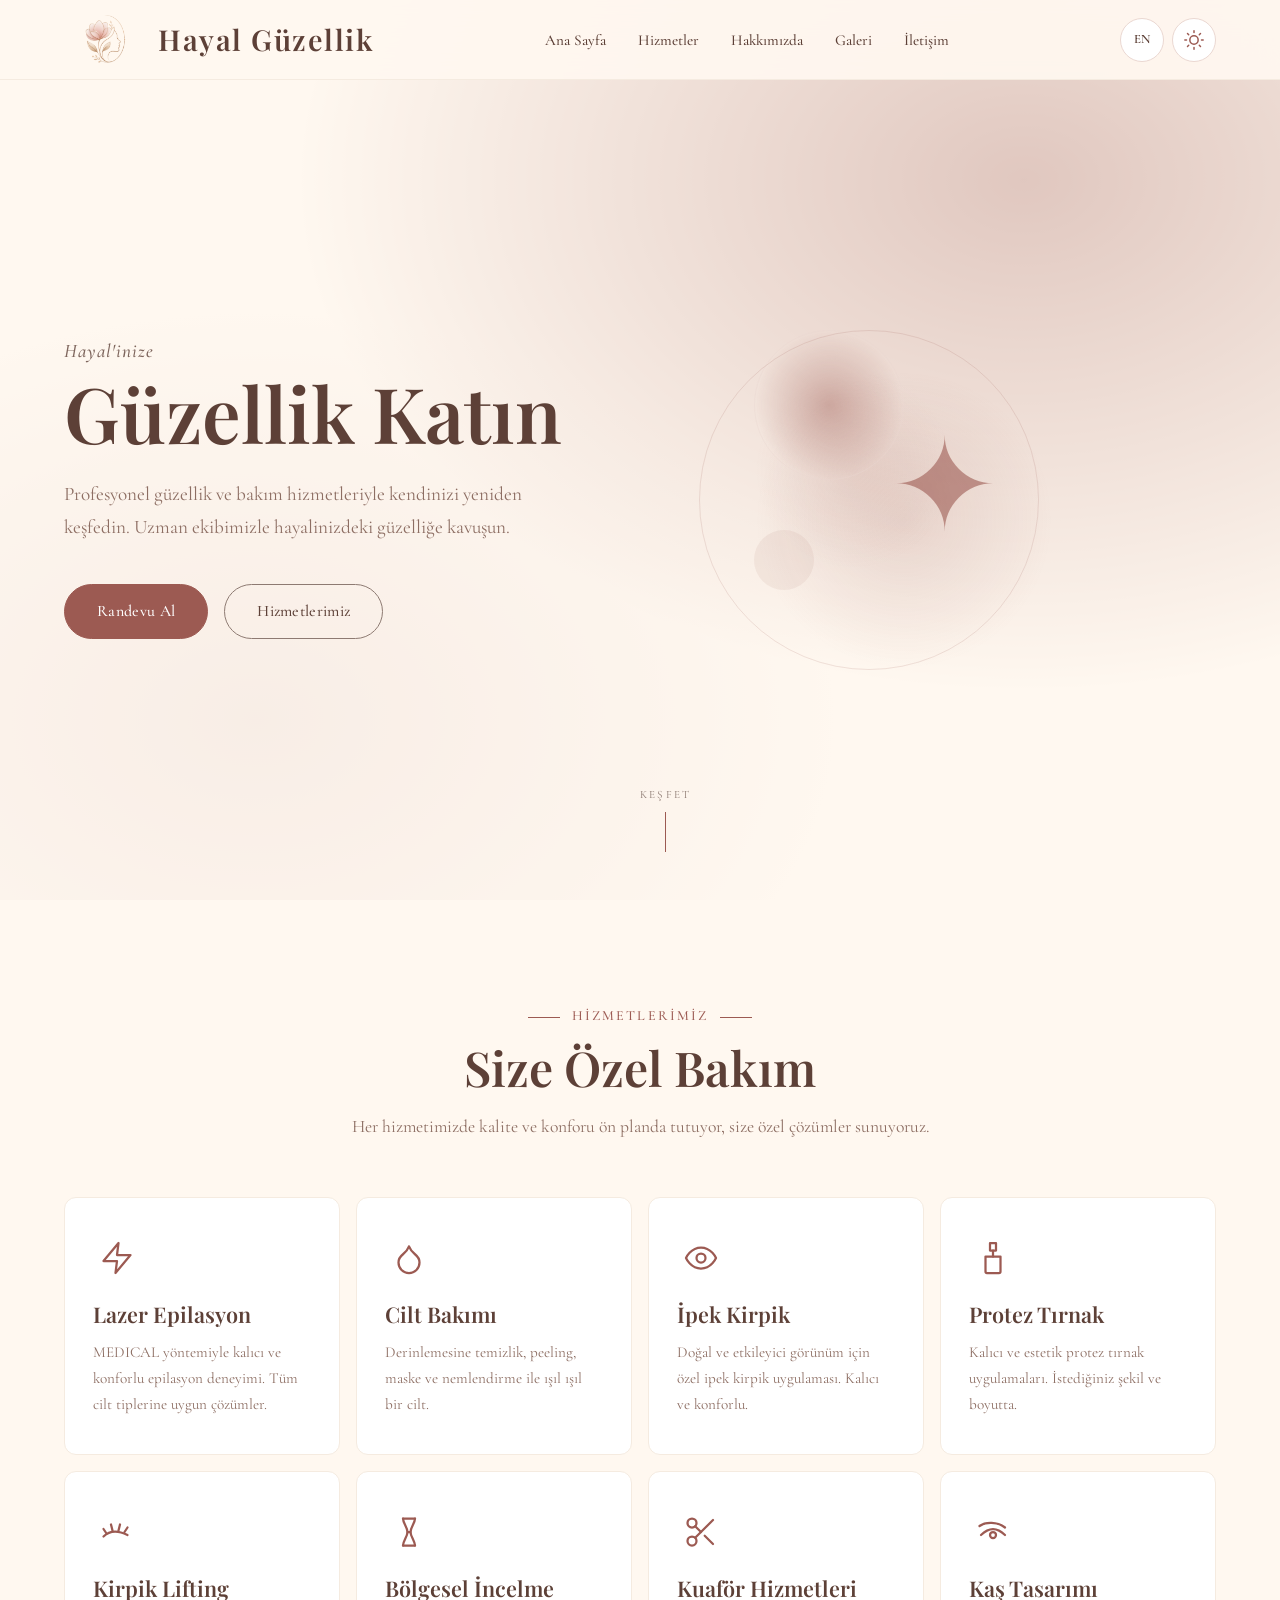
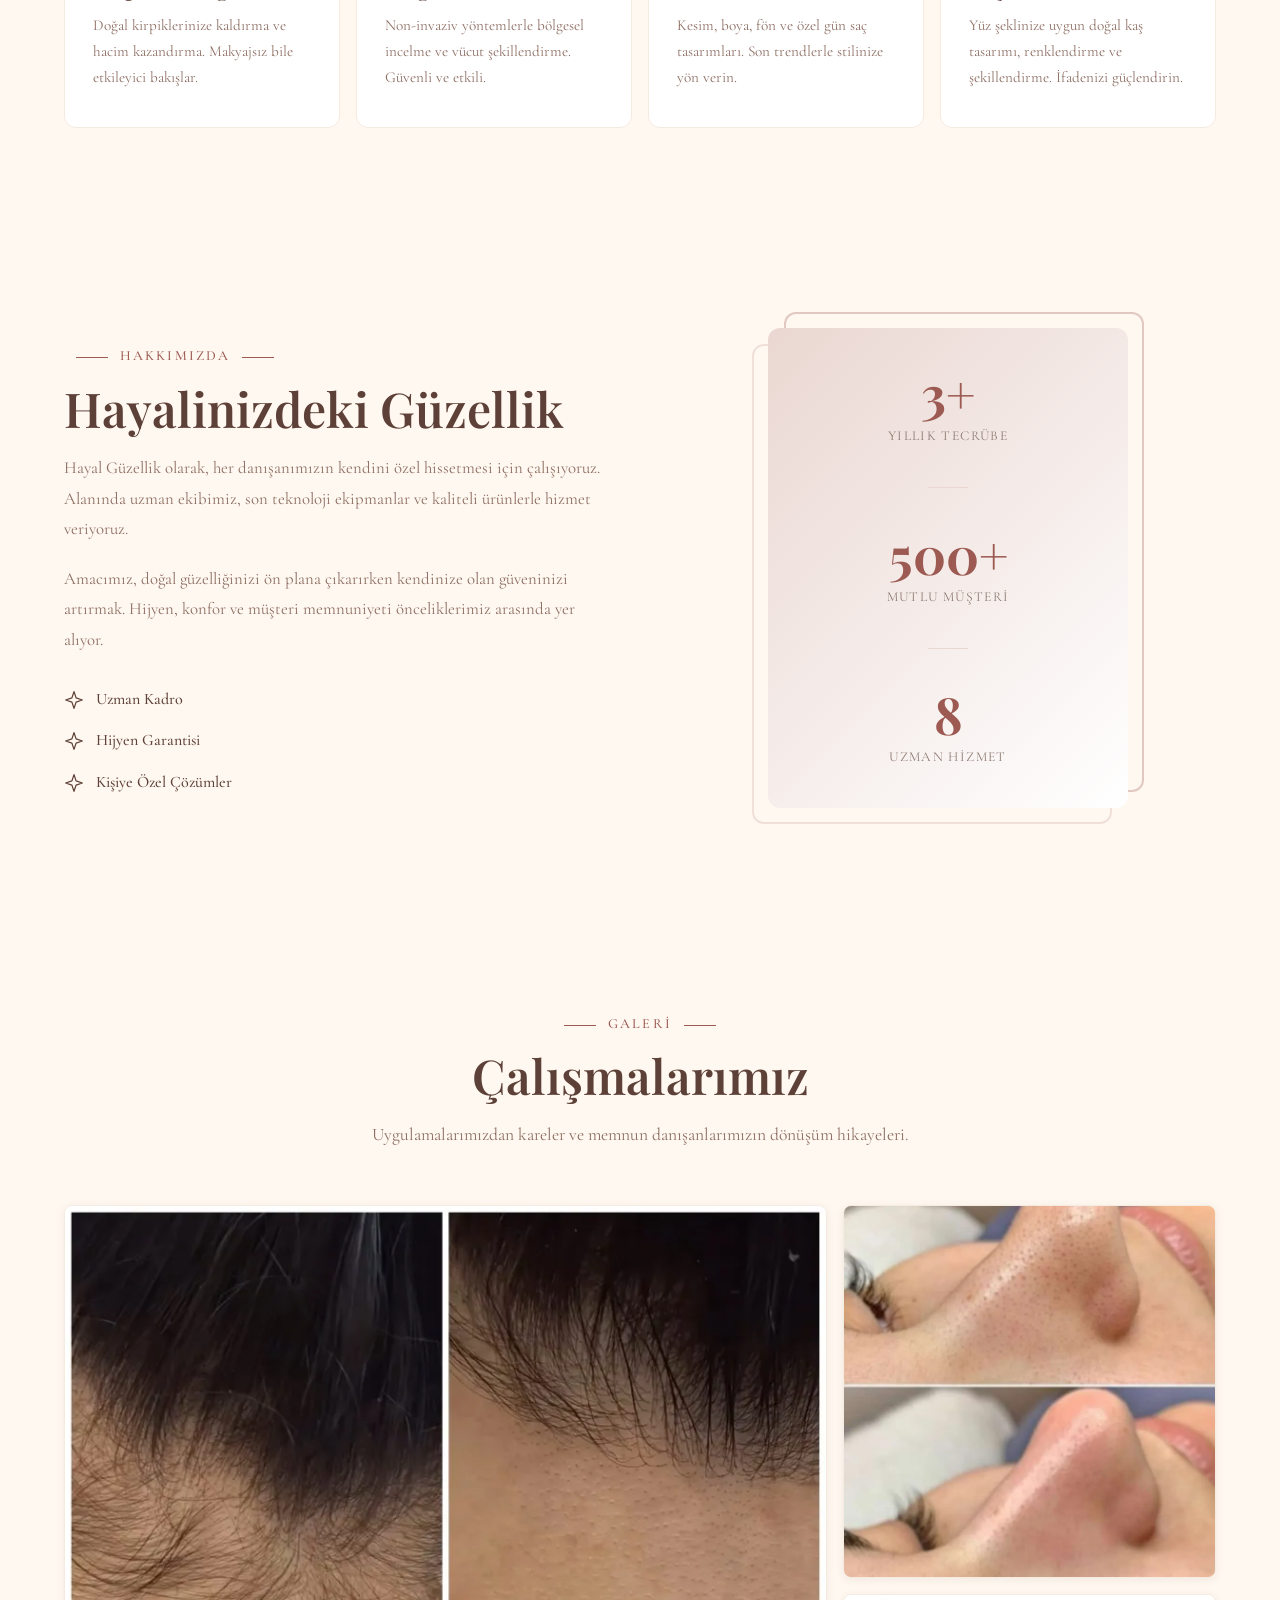
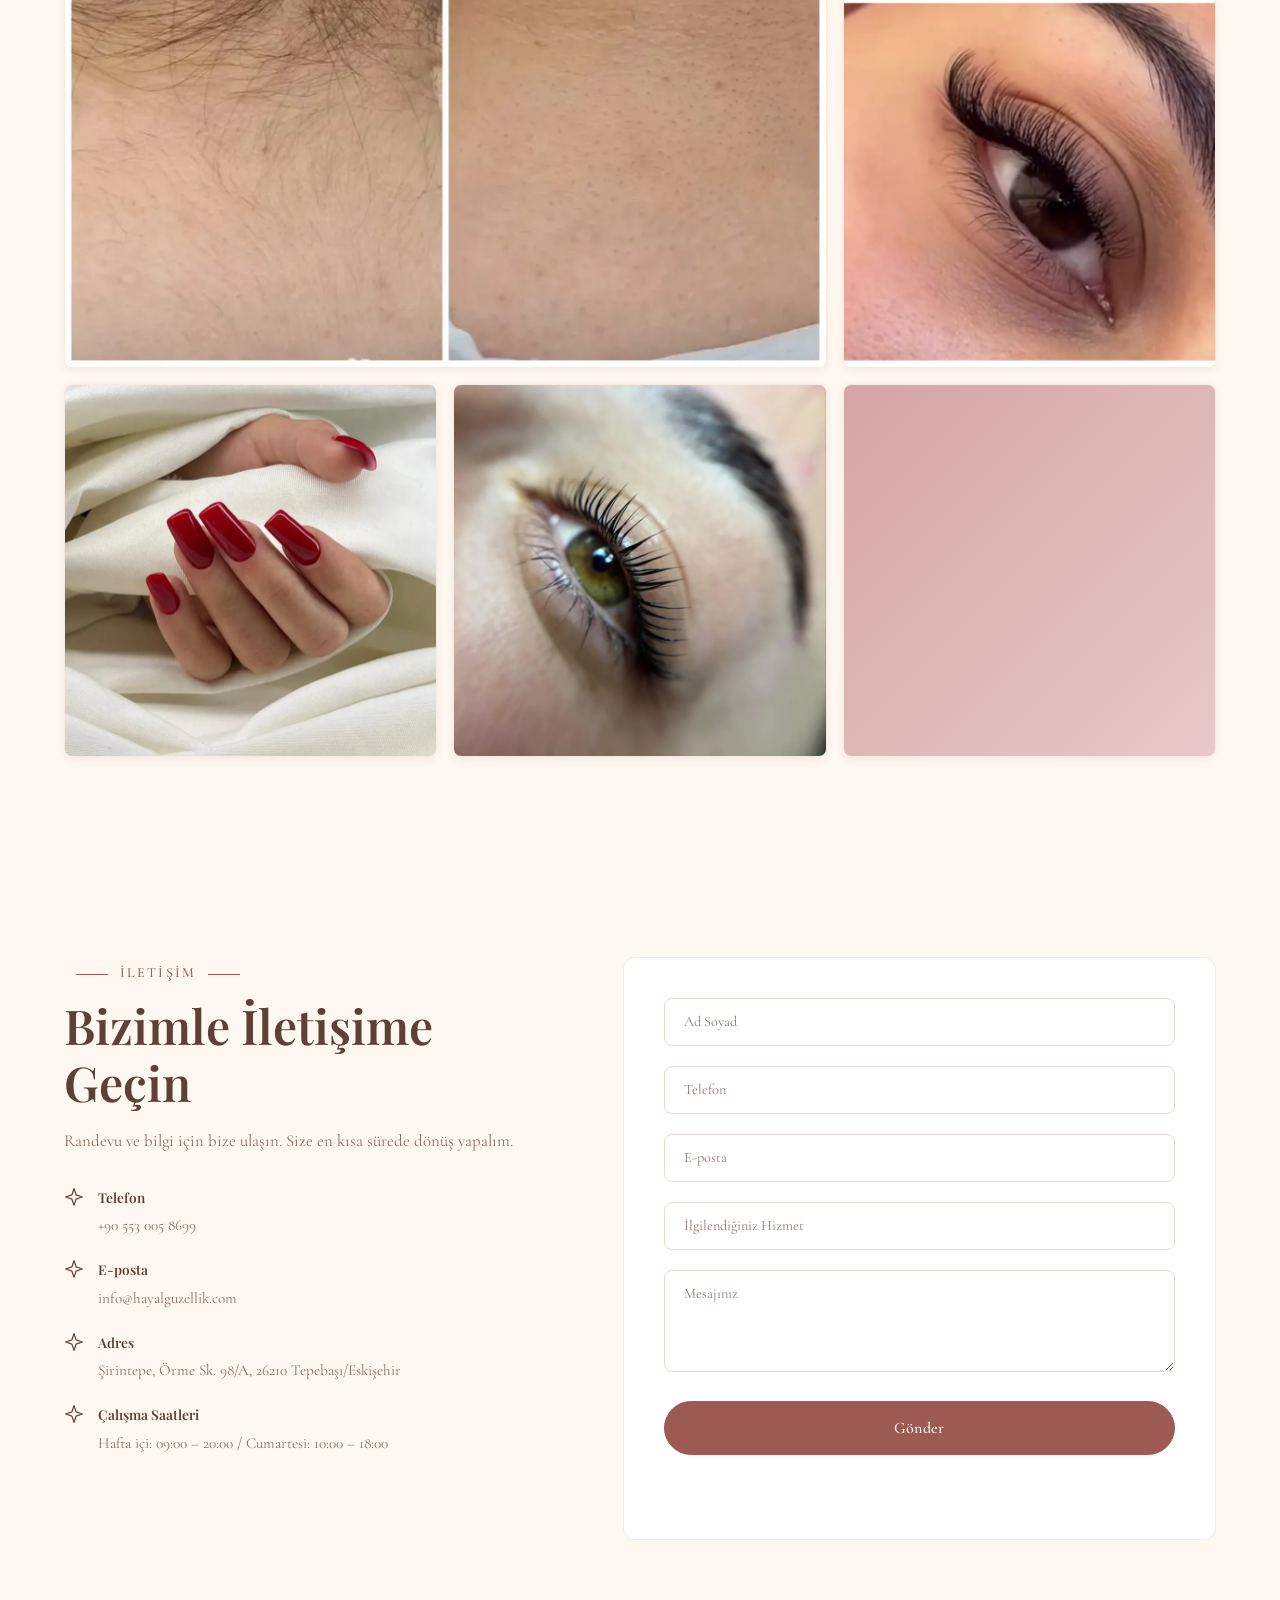
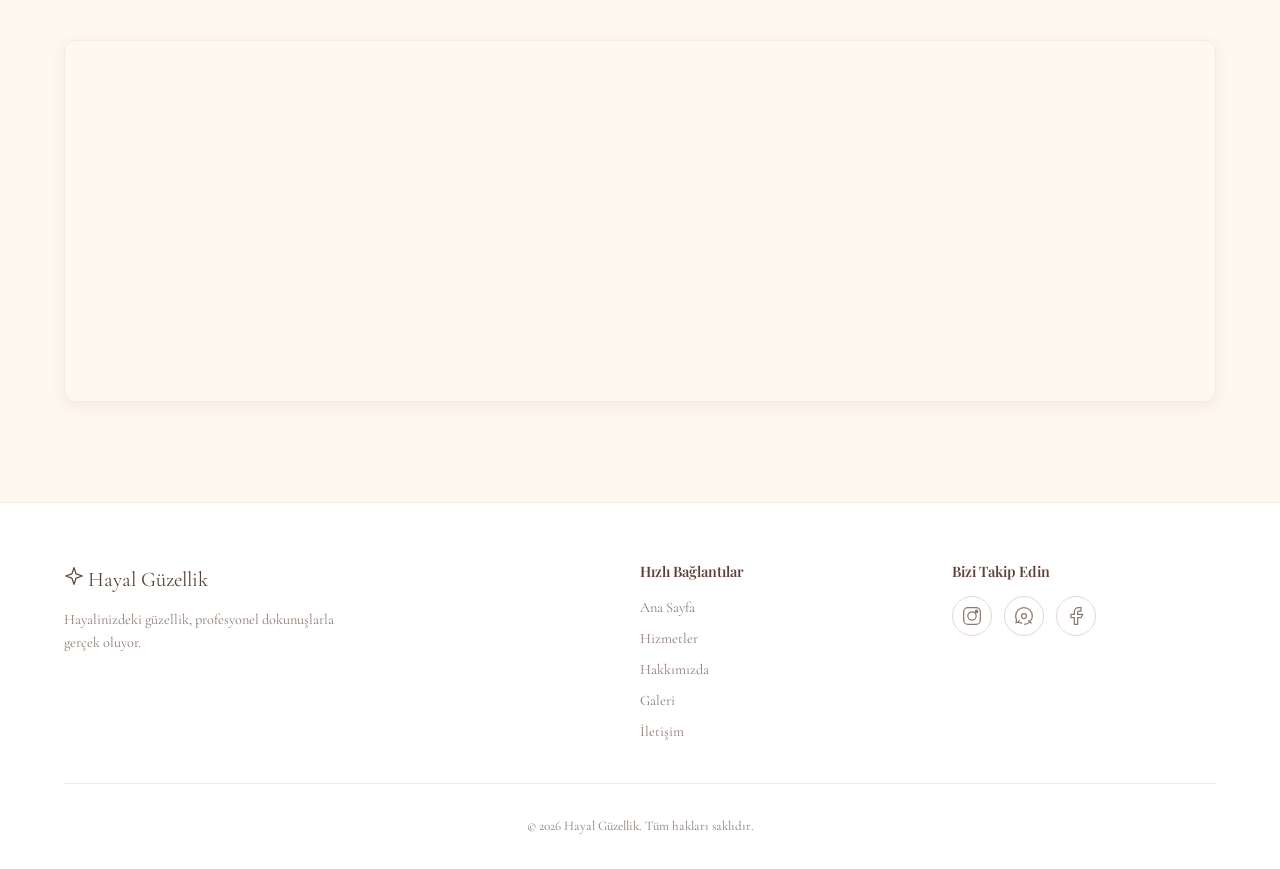
==== commit d493b552: "harita, galeri düzenlemeleri, ingilizce dil desteği, favicon güncellemesi" ====
--- a/index.html
+++ b/index.html
@@ -390,6 +390,21 @@
         </div>
       </div>
     </section>
+
+    <section class="map section" id="map" aria-label="Konum">
+      <div class="container">
+        <div class="map__wrapper">
+          <iframe
+            src="https://maps.google.com/maps?q=%C5%9Eirintepe%2C%20%C3%96rme%20Sk.%2098%2FA%2C%2026210%20Tepeba%C5%9F%C4%B1%2FEski%C5%9Fehir&output=embed"
+            class="map__iframe"
+            allowfullscreen
+            loading="lazy"
+            referrerpolicy="no-referrer-when-downgrade"
+            title="Hayal Güzellik konumu">
+          </iframe>
+        </div>
+      </div>
+    </section>
   </main>
 
   <footer class="footer">
@@ -419,14 +434,14 @@
         <div class="footer__social">
           <h4 class="footer__heading">Bizi Takip Edin</h4>
           <div class="footer__social-links">
-            <a href="#" class="footer__social-link" aria-label="Instagram" title="Instagram">
+            <a href="https://www.instagram.com/hayalguzelliksalonu/" class="footer__social-link" aria-label="Instagram" title="Instagram">
               <svg width="20" height="20" viewBox="0 0 24 24" fill="none" stroke="currentColor" stroke-width="1.5">
                 <rect x="2" y="2" width="20" height="20" rx="5" />
                 <circle cx="12" cy="12" r="5" />
                 <circle cx="17.5" cy="6.5" r="1.5" fill="currentColor" />
               </svg>
             </a>
-            <a href="#" class="footer__social-link" aria-label="WhatsApp" title="WhatsApp">
+            <a href="https://wa.me/905530058699" class="footer__social-link" aria-label="WhatsApp" title="WhatsApp">
               <svg width="20" height="20" viewBox="0 0 24 24" fill="none" stroke="currentColor" stroke-width="1.5">
                 <path
                   d="M17 17L21 21M4 20L7 17M12 22C17.5228 22 22 17.5228 22 12C22 6.47715 17.5228 2 12 2C6.47715 2 2 6.47715 2 12C2 13.5997 2.37562 15.1116 3.04346 16.4521L2.5 20L5.5479 19.4565C6.88837 20.1244 8.4003 20.5 10 20.5" />
--- a/assets/css/style.css
+++ b/assets/css/style.css
@@ -1100,6 +1100,40 @@
 }
 
 /* -------------------------------------------
+   HARİTA
+   ------------------------------------------- */
+.map {
+  padding-block: 0 100px;
+  background: var(--bg-primary);
+  transition: background var(--transition-slow);
+}
+
+.map__wrapper {
+  border-radius: var(--radius);
+  overflow: hidden;
+  box-shadow: 0 4px 16px var(--shadow);
+  border: 1px solid var(--border-light);
+  transition: box-shadow var(--transition), border-color var(--transition);
+}
+
+.map__iframe {
+  width: 100%;
+  height: 360px;
+  display: block;
+  border: none;
+}
+
+@media (max-width: 768px) {
+  .map {
+    padding-block: 0 64px;
+  }
+
+  .map__iframe {
+    height: 260px;
+  }
+}
+
+/* -------------------------------------------
    FOOTER
    ------------------------------------------- */
 .footer {
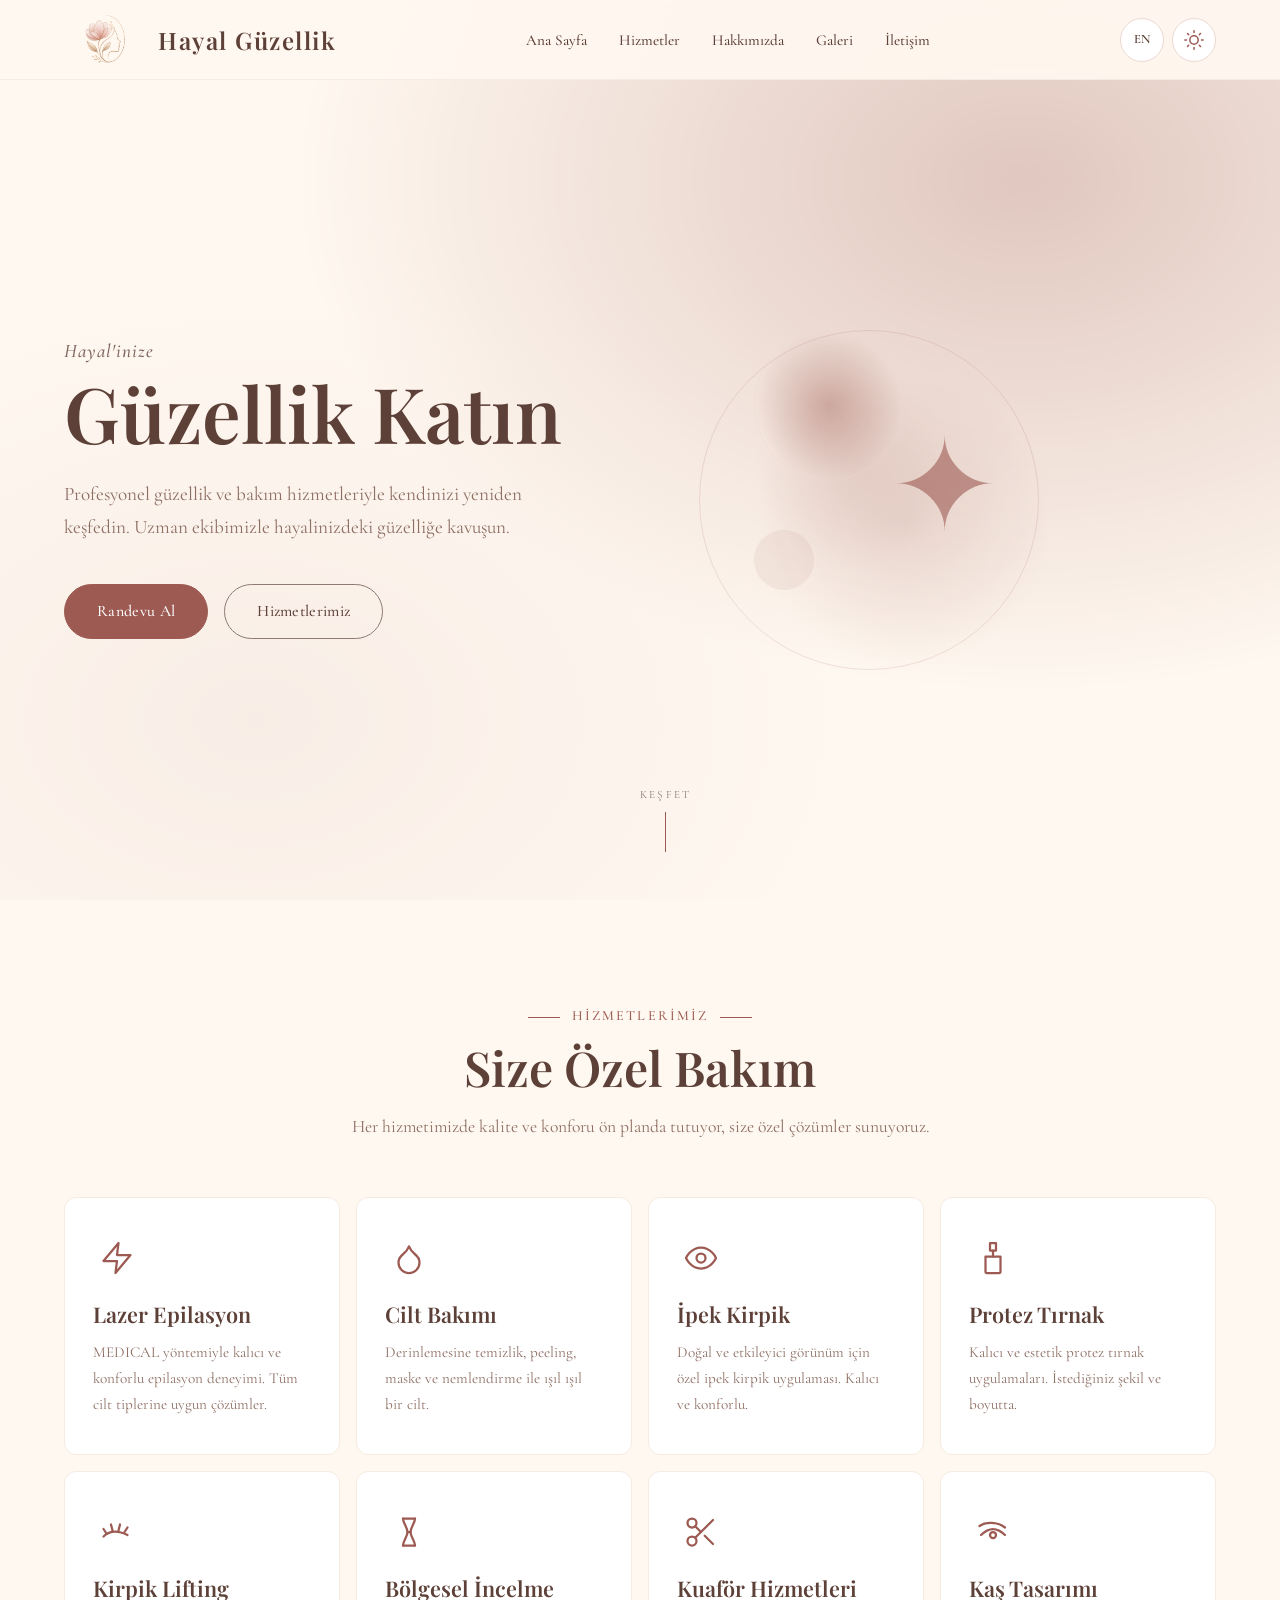
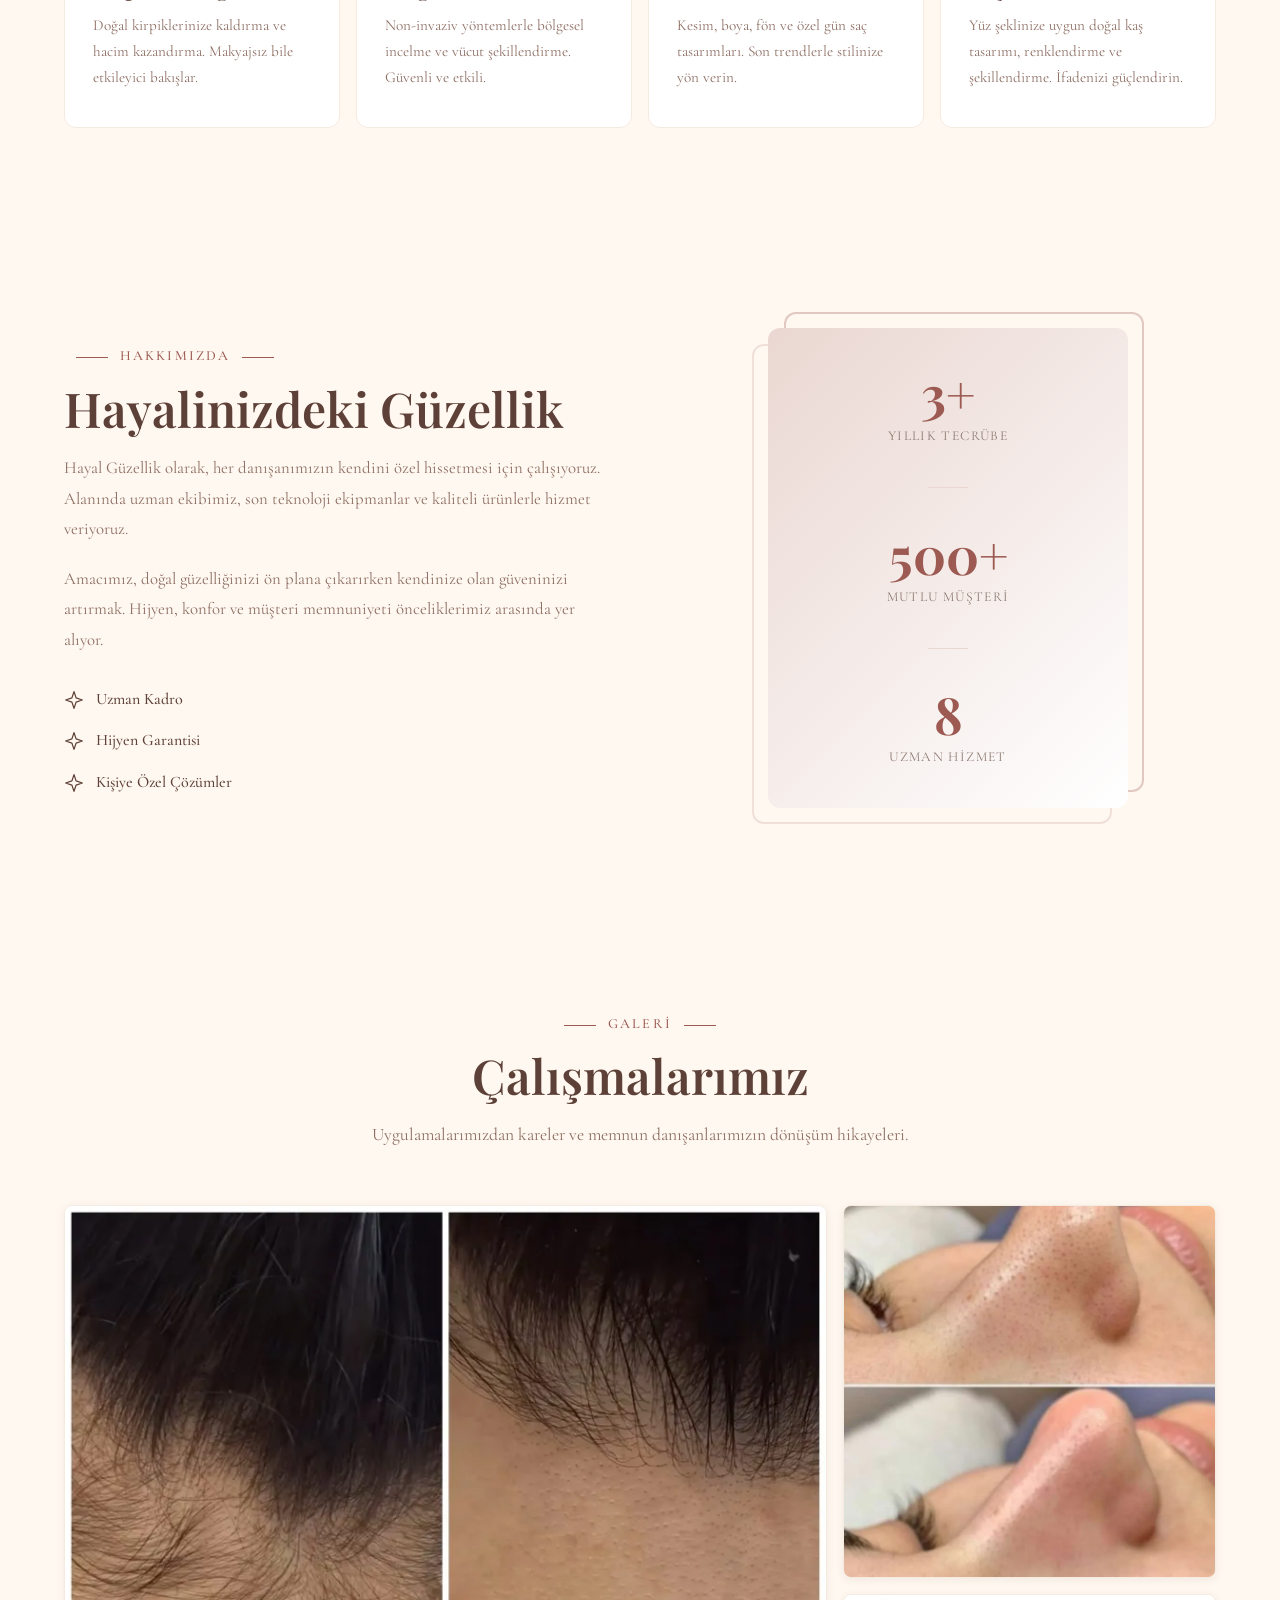
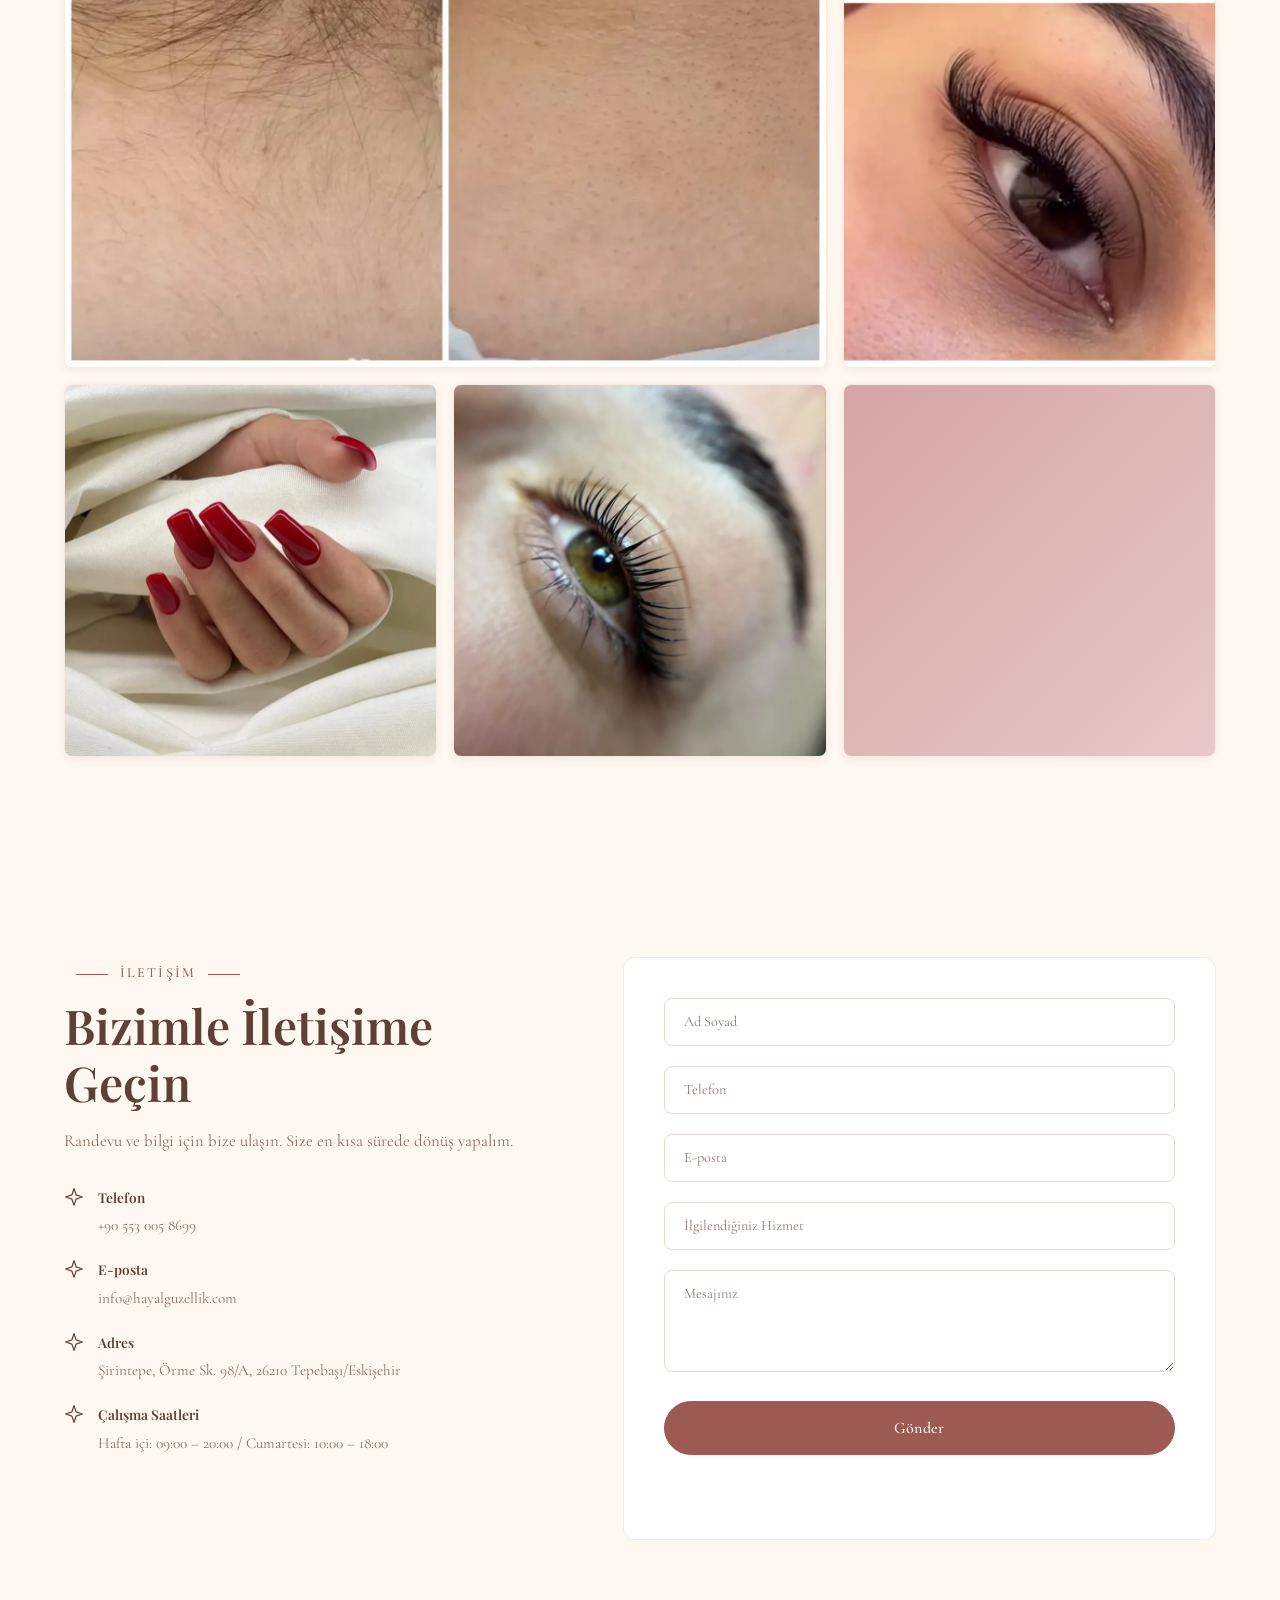
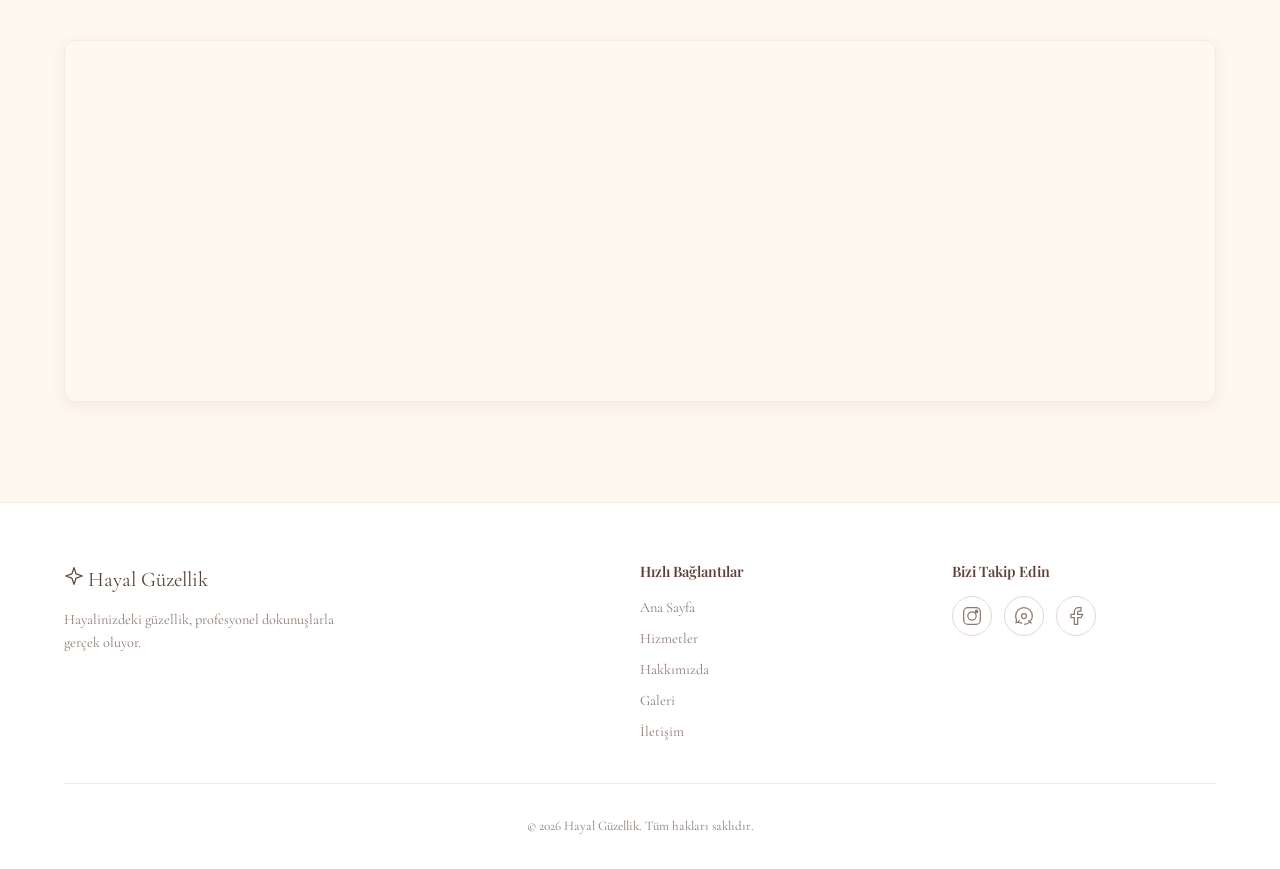
==== commit b6a82807: "font yüklemesi optimize edildi" ====
--- a/index.html
+++ b/index.html
@@ -14,7 +14,7 @@
   <link rel="preconnect" href="https://fonts.gstatic.com" crossorigin>
   <link
     href="https://fonts.googleapis.com/css2?family=Playfair+Display:ital,wght@0,400;0,500;0,600;0,700;1,400;1,500&family=Cormorant+Garamond:ital,wght@0,300;0,400;0,500;0,600;1,300;1,400;1,500&display=swap"
-    rel="stylesheet">
+    rel="stylesheet" media="print" onload="this.onload=null;this.media='all'">
   <link rel="stylesheet" href="assets/css/style.css">
   <link rel="alternate" href="en.html" hreflang="en">
 </head>
--- a/assets/css/style.css
+++ b/assets/css/style.css
@@ -91,6 +91,8 @@
 html {
   scroll-behavior: smooth;
   scroll-padding-top: var(--header-height);
+  background: var(--bg-primary);
+  transition: background var(--transition-slow);
 }
 
 body {
@@ -104,6 +106,7 @@
   -webkit-font-smoothing: antialiased;
   -moz-osx-font-smoothing: grayscale;
   overflow-x: hidden;
+  min-height: 100vh;
 }
 
 img {
@@ -293,7 +296,7 @@
   align-items: center;
   gap: 10px;
   font-family: var(--font-heading);
-  font-size: 1.8rem;
+  font-size: 1.5rem;
   font-weight: 600;
   letter-spacing: 1.5px;
   line-height: 1;
@@ -1423,6 +1426,14 @@
     display: flex;
   }
 
+  .logo {
+    font-size: 1.2rem;
+  }
+
+  .logo__img {
+    height: 56px;
+  }
+
   .hero__title-main {
     font-size: 2.5rem;
   }
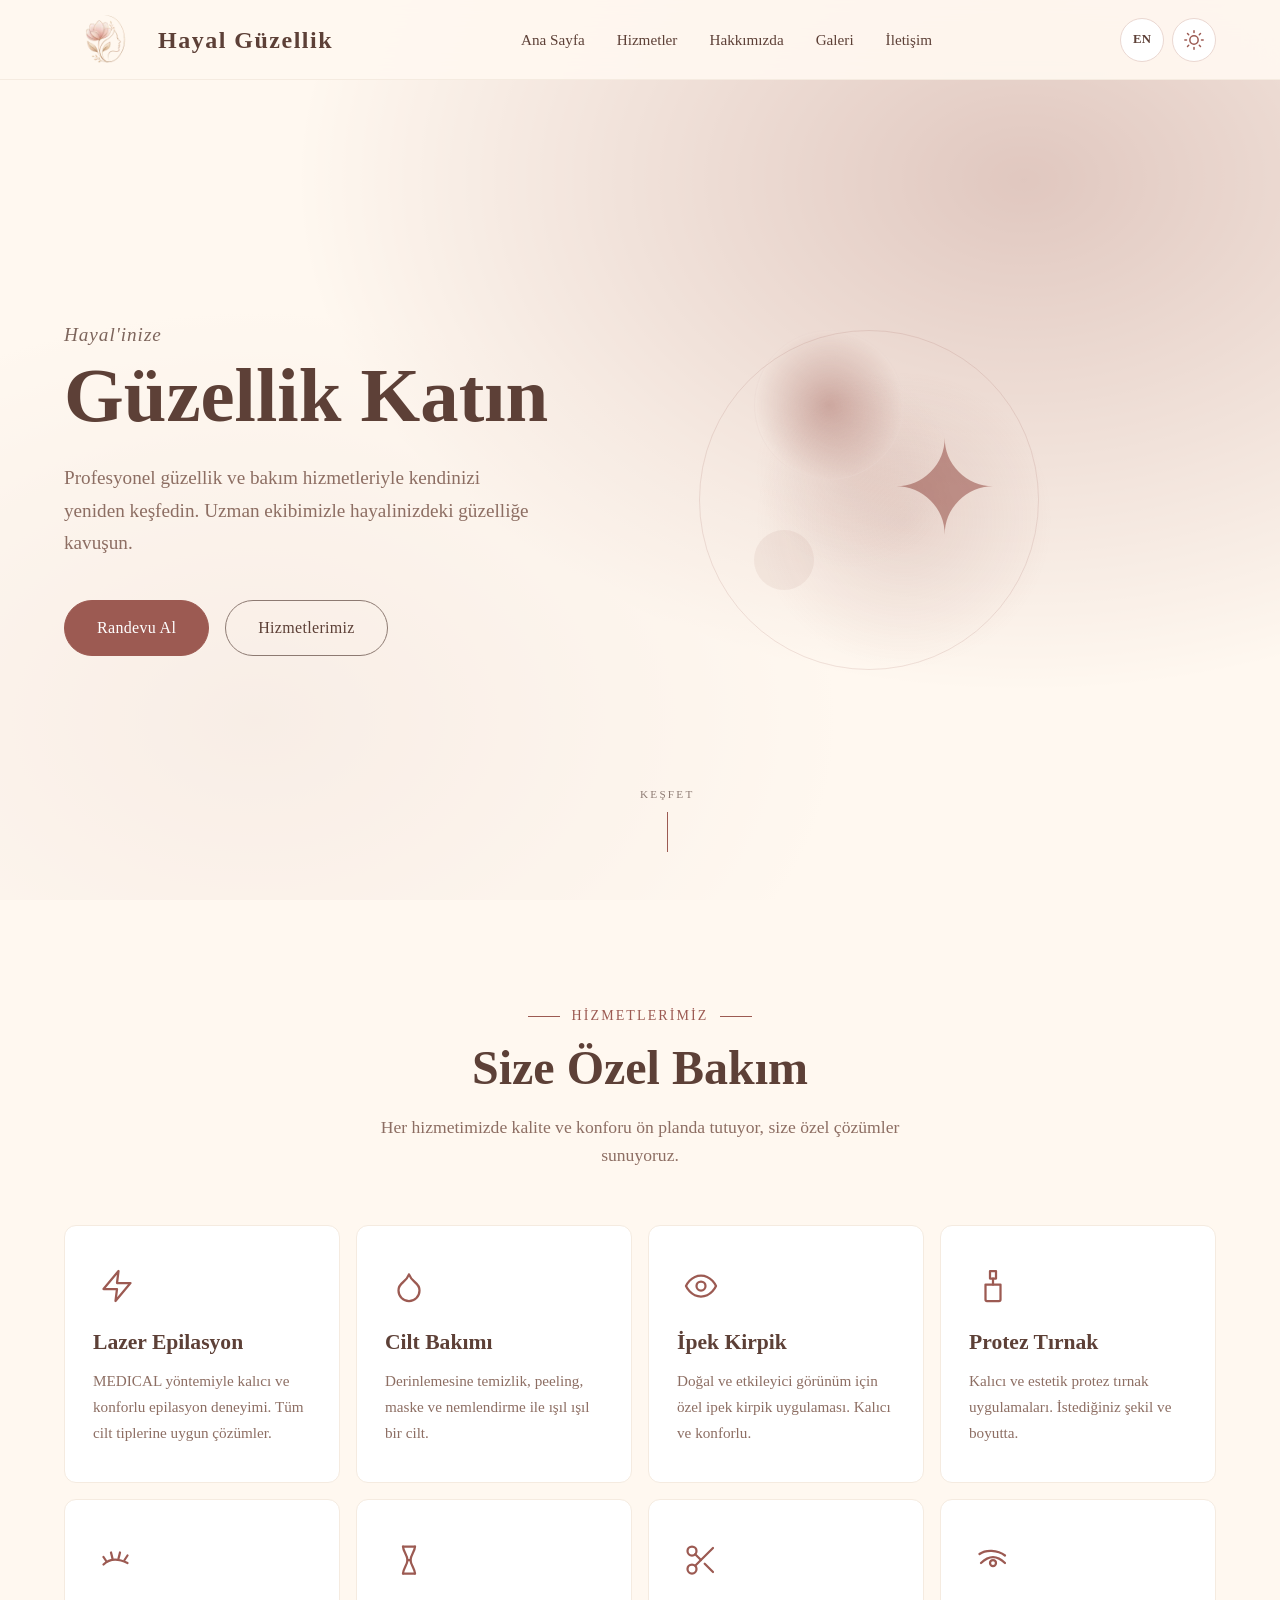
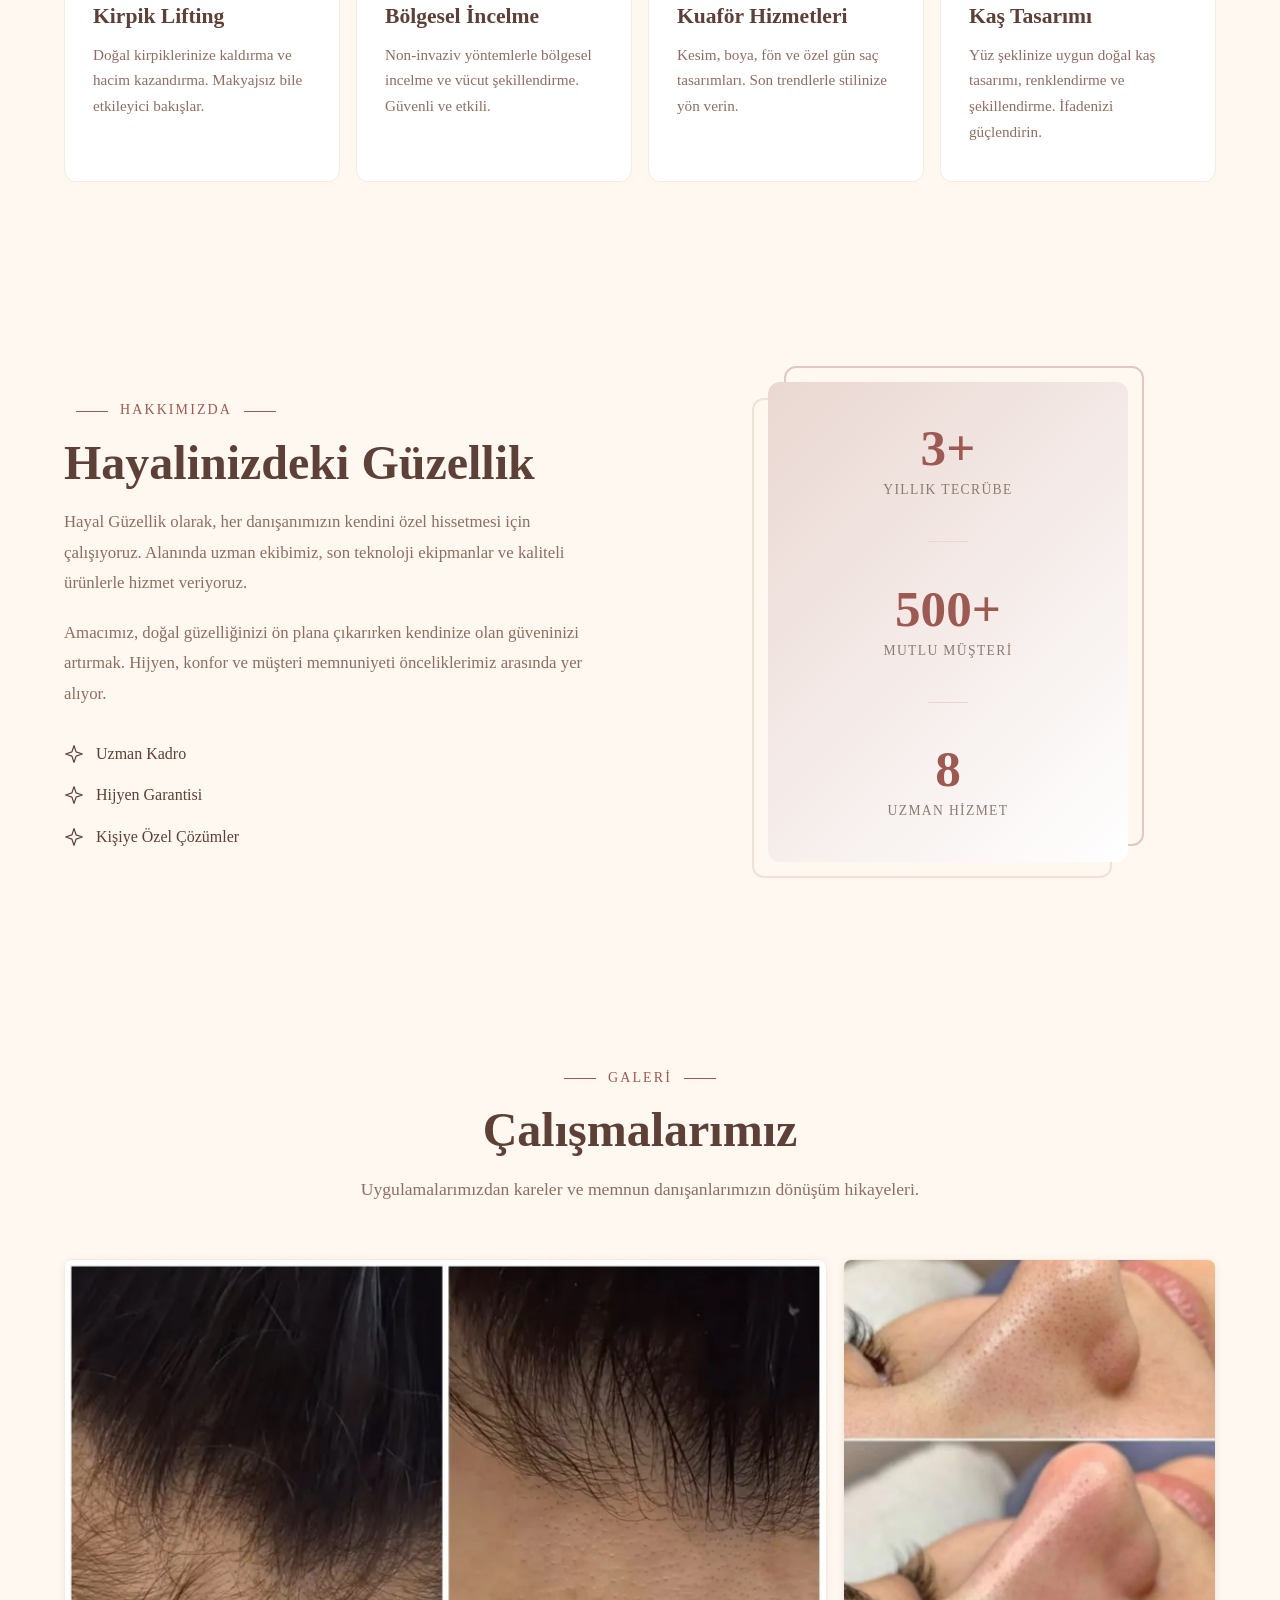
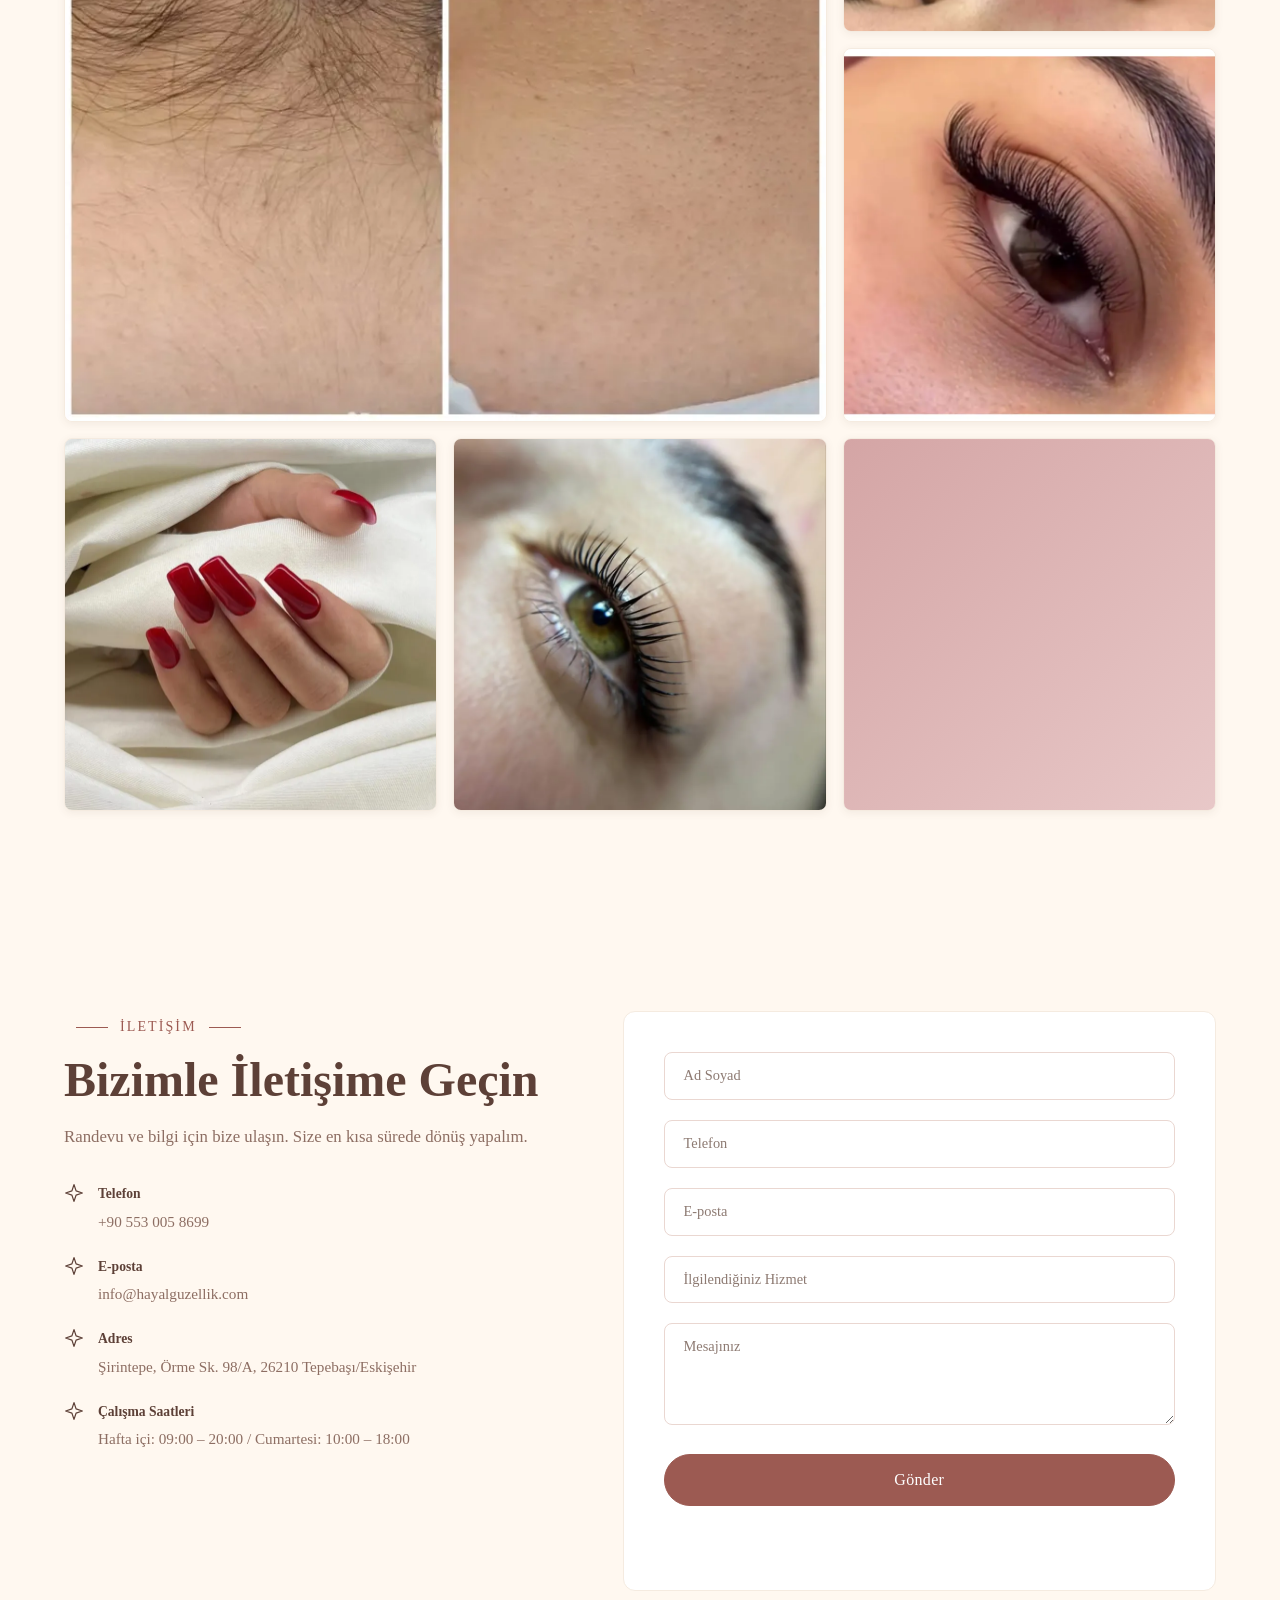
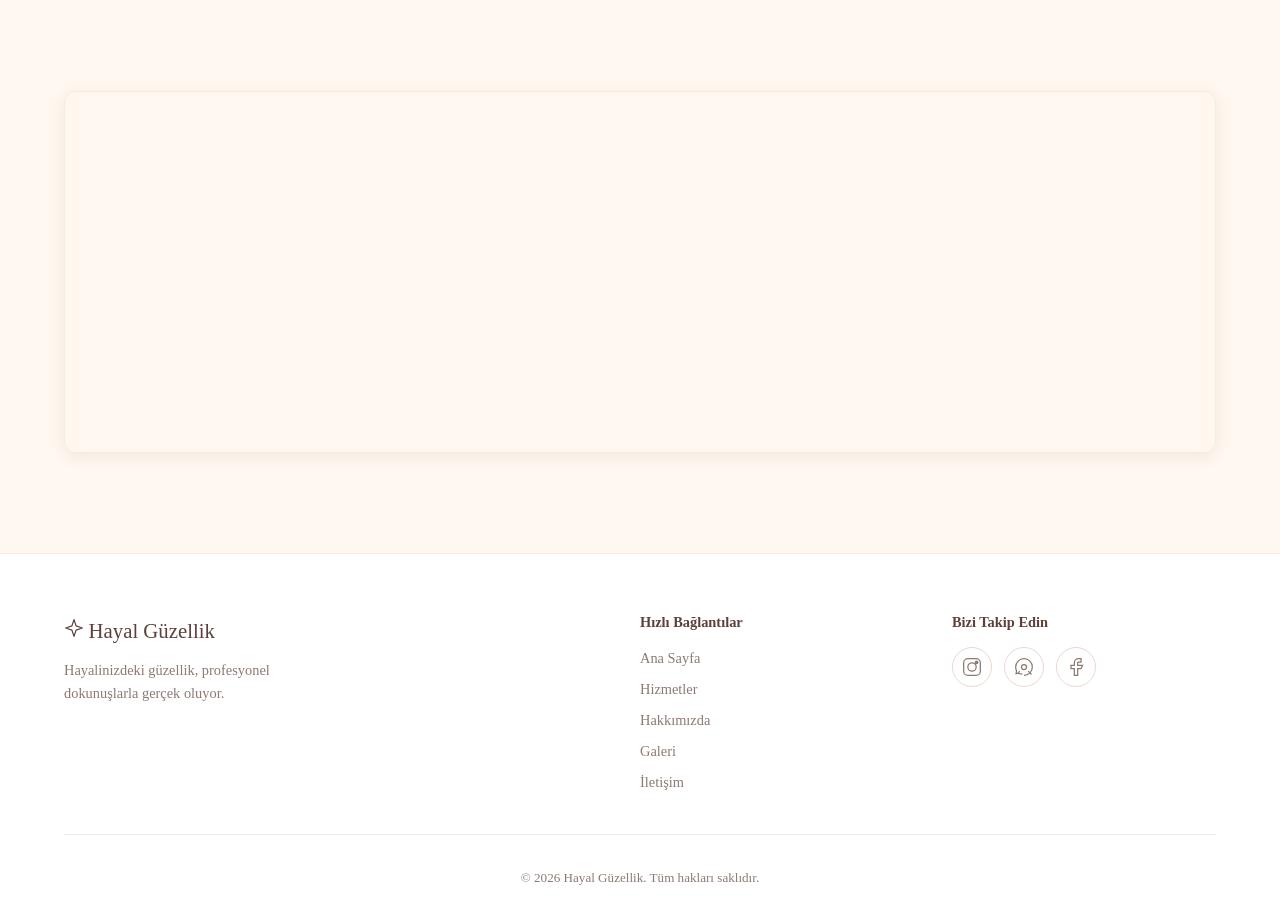
==== commit 48fc0e90: "logo webp ve resim boyutları ile performans iyileştirildi" ====
--- a/index.html
+++ b/index.html
@@ -10,13 +10,16 @@
   <meta name="robots" content="index, follow">
   <title>Hayal Güzellik | Profesyonel Güzellik &amp; Bakım</title>
   <link rel="icon" type="image/svg+xml" href="assets/icons/favicon.svg">
-  <link rel="preconnect" href="https://fonts.googleapis.com">
-  <link rel="preconnect" href="https://fonts.gstatic.com" crossorigin>
-  <link
-    href="https://fonts.googleapis.com/css2?family=Playfair+Display:ital,wght@0,400;0,500;0,600;0,700;1,400;1,500&family=Cormorant+Garamond:ital,wght@0,300;0,400;0,500;0,600;1,300;1,400;1,500&display=swap"
-    rel="stylesheet" media="print" onload="this.onload=null;this.media='all'">
   <link rel="stylesheet" href="assets/css/style.css">
   <link rel="alternate" href="en.html" hreflang="en">
+
+  <!-- PERFORMANS: Google Maps ve iletişim formu API'sine önceden bağlan -->
+  <link rel="preconnect" href="https://maps.google.com">
+  <link rel="preconnect" href="https://api.web3forms.com">
+  <link rel="dns-prefetch" href="https://maps.google.com">
+  <link rel="dns-prefetch" href="https://api.web3forms.com">
+  <!-- PERFORMANS: Logo önceden yüklenir (ilk ekranda görünür) -->
+  <link rel="preload" href="assets/icons/logo.webp" as="image" type="image/webp">
 </head>
 
 <body>
@@ -26,7 +29,7 @@
   <header class="header">
     <div class="header__inner container">
       <a href="#" class="logo" aria-label="Hayal Güzellik Ana Sayfa">
-        <img src="assets/icons/logo.svg" alt="" class="logo__img" aria-hidden="true">
+        <img src="assets/icons/logo.webp" alt="" class="logo__img" aria-hidden="true" width="200" height="200">
         <span class="logo__text">Hayal Güzellik</span>
       </a>
       <nav class="nav" aria-label="Ana menü">
@@ -266,24 +269,27 @@
           <p class="section__desc">Uygulamalarımızdan kareler ve memnun danışanlarımızın dönüşüm hikayeleri.</p>
         </div>
         <div class="gallery__grid">
+          <!-- PERFORMANS: width/height ve loading="lazy" sayfa yüklenirken
+               resimlerin yerini sabitler (CLS'yi önler) ve ekranda görünene kadar
+               yüklenmezler -->
           <figure class="gallery__item gallery__item--wide" tabindex="0">
-            <img class="gallery__img" src="assets/img/optimized/lazer.webp" alt="Lazer epilasyon uygulaması öncesi ve sonrası">
+            <img class="gallery__img" src="assets/img/optimized/lazer.webp" alt="Lazer epilasyon uygulaması öncesi ve sonrası" width="800" height="800" loading="lazy" decoding="async">
             <figcaption class="gallery__caption">Lazer Epilasyon</figcaption>
           </figure>
           <figure class="gallery__item" tabindex="0">
-            <img class="gallery__img" src="assets/img/optimized/ciltbakimi.webp" alt="Cilt bakımı uygulaması">
+            <img class="gallery__img" src="assets/img/optimized/ciltbakimi.webp" alt="Cilt bakımı uygulaması" width="400" height="400" loading="lazy" decoding="async">
             <figcaption class="gallery__caption">Cilt Bakımı</figcaption>
           </figure>
           <figure class="gallery__item" tabindex="0">
-            <img class="gallery__img" src="assets/img/optimized/ipek_kirpik.webp" alt="İpek kirpik uygulaması">
+            <img class="gallery__img" src="assets/img/optimized/ipek_kirpik.webp" alt="İpek kirpik uygulaması" width="400" height="400" loading="lazy" decoding="async">
             <figcaption class="gallery__caption">İpek Kirpik</figcaption>
           </figure>
           <figure class="gallery__item" tabindex="0">
-            <img class="gallery__img" src="assets/img/optimized/protez_tirnak.webp" alt="Protez tırnak tasarımı">
+            <img class="gallery__img" src="assets/img/optimized/protez_tirnak.webp" alt="Protez tırnak tasarımı" width="400" height="400" loading="lazy" decoding="async">
             <figcaption class="gallery__caption">Protez Tırnak</figcaption>
           </figure>
           <figure class="gallery__item" tabindex="0">
-            <img class="gallery__img" src="assets/img/optimized/kirpik_lifting.webp" alt="Kirpik lifting uygulaması">
+            <img class="gallery__img" src="assets/img/optimized/kirpik_lifting.webp" alt="Kirpik lifting uygulaması" width="400" height="400" loading="lazy" decoding="async">
             <figcaption class="gallery__caption">Kirpik Lifting</figcaption>
           </figure>
           <figure class="gallery__item" tabindex="0">
@@ -540,4 +546,4 @@
   <script src="assets/js/main.js" defer></script>
 </body>
 
-</html>+</html>
--- a/assets/css/style.css
+++ b/assets/css/style.css
@@ -21,9 +21,9 @@
   --header-bg: rgba(255, 248, 240, 0.92);
   --gallery-overlay: rgba(45, 36, 36, 0.6);
   --error: #C0392B;
-
-  --font-heading: 'Playfair Display', Georgia, serif;
-  --font-body: 'Cormorant Garamond', Georgia, serif;
+  --font-heading: Georgia, serif;
+
+  --font-body: Georgia, serif;
 
   --max-width: 1200px;
   --header-height: 80px;
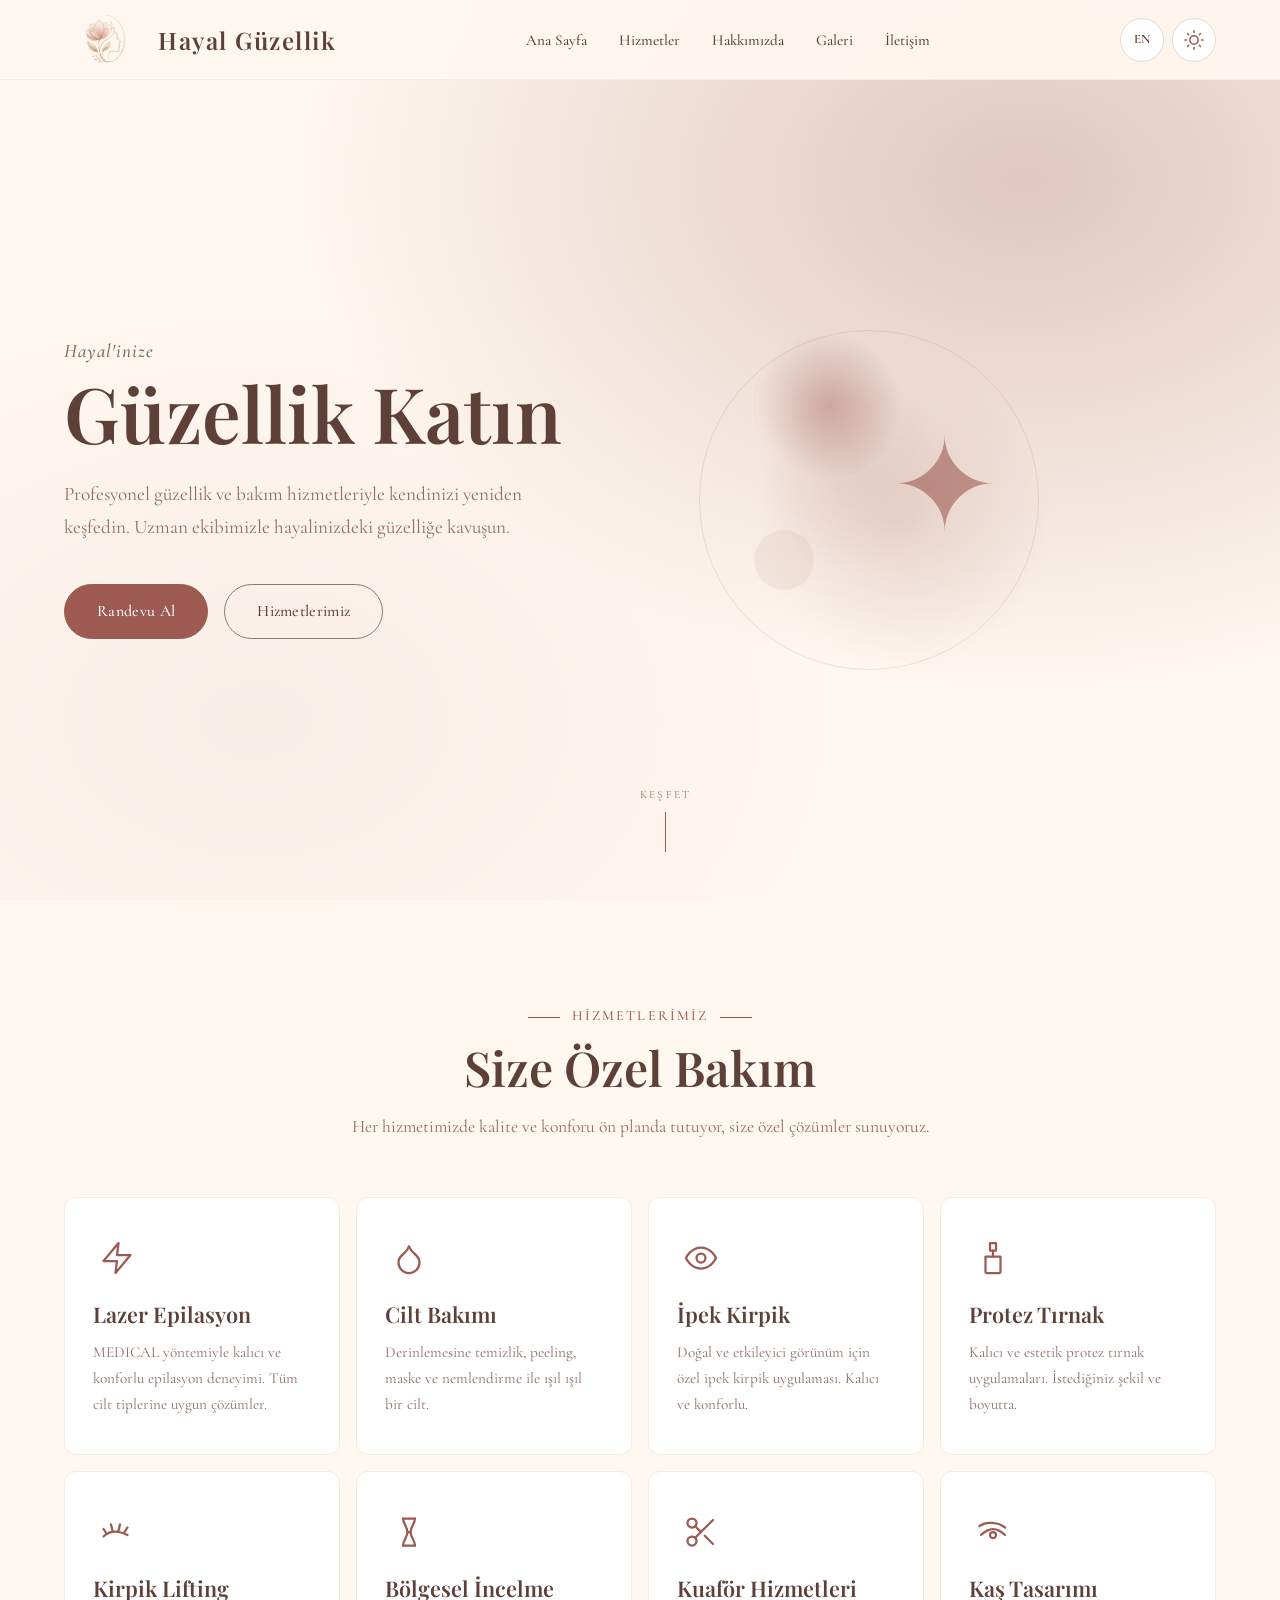
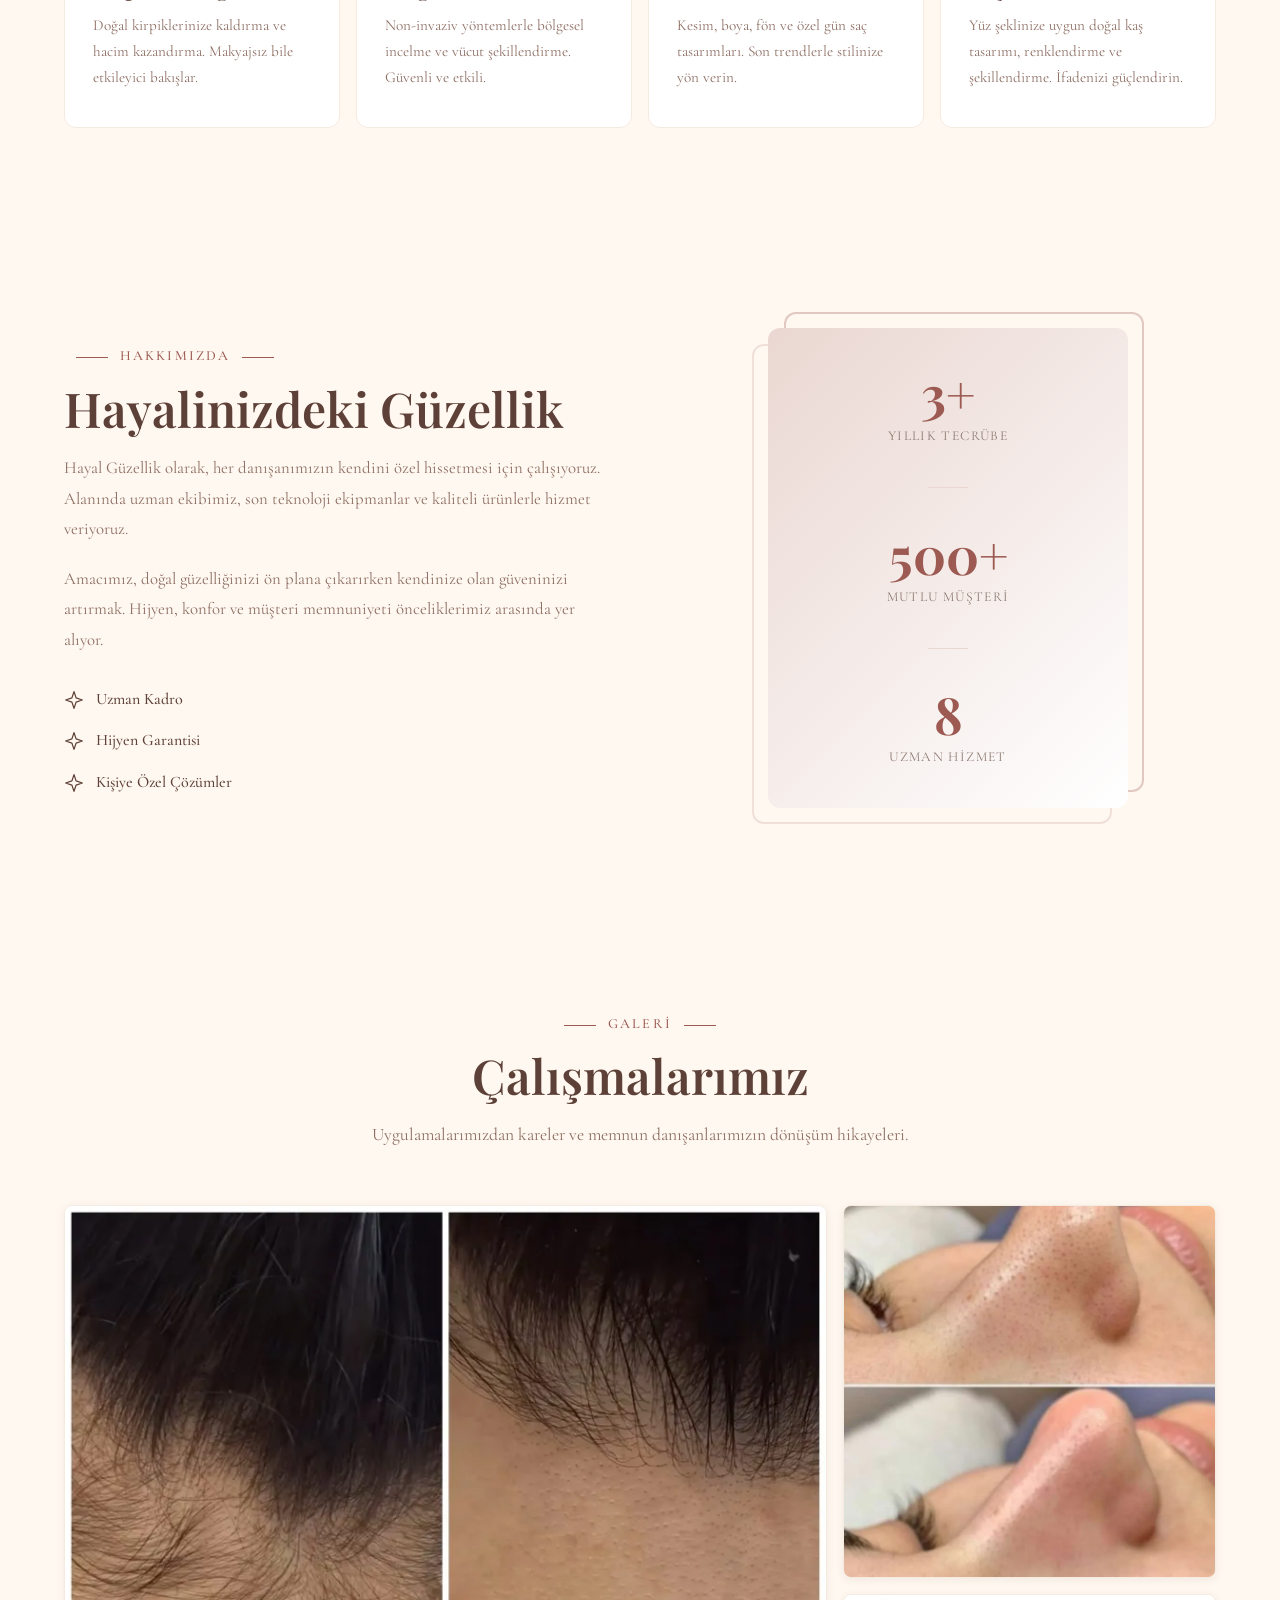
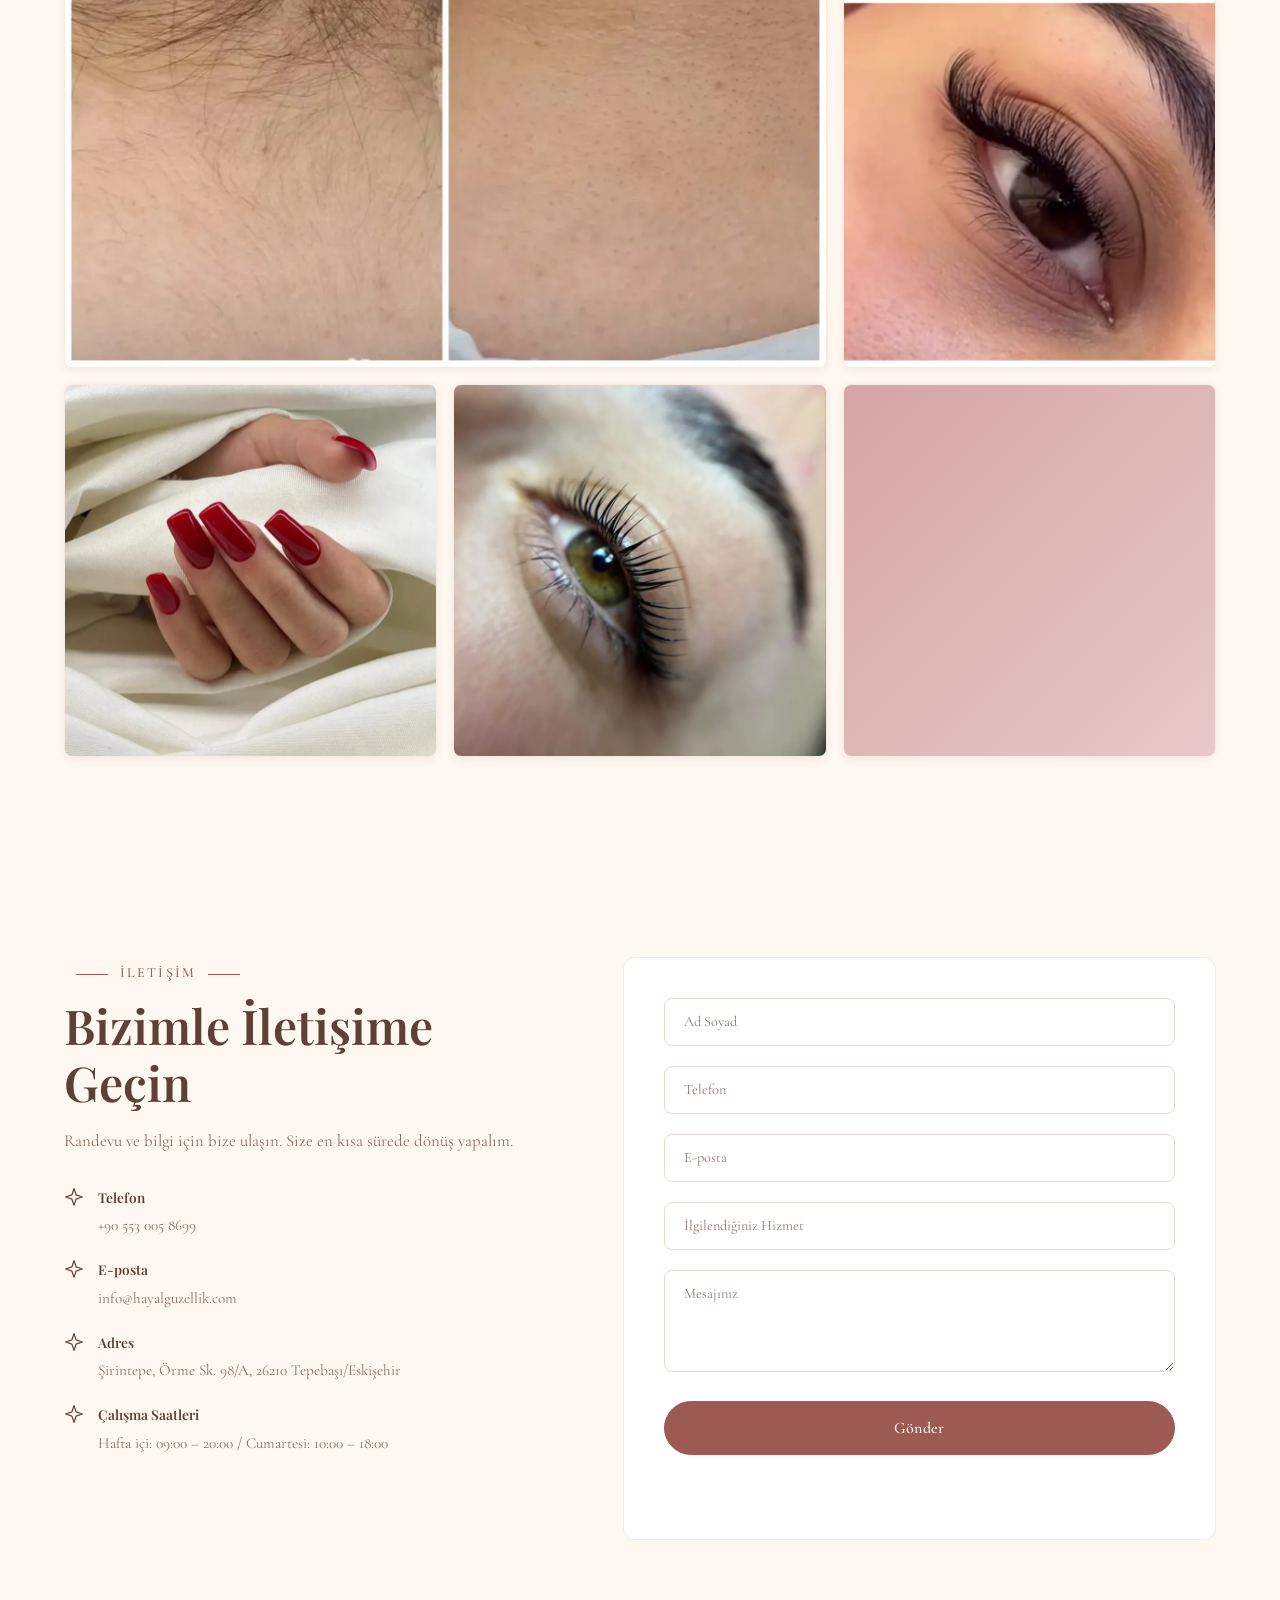
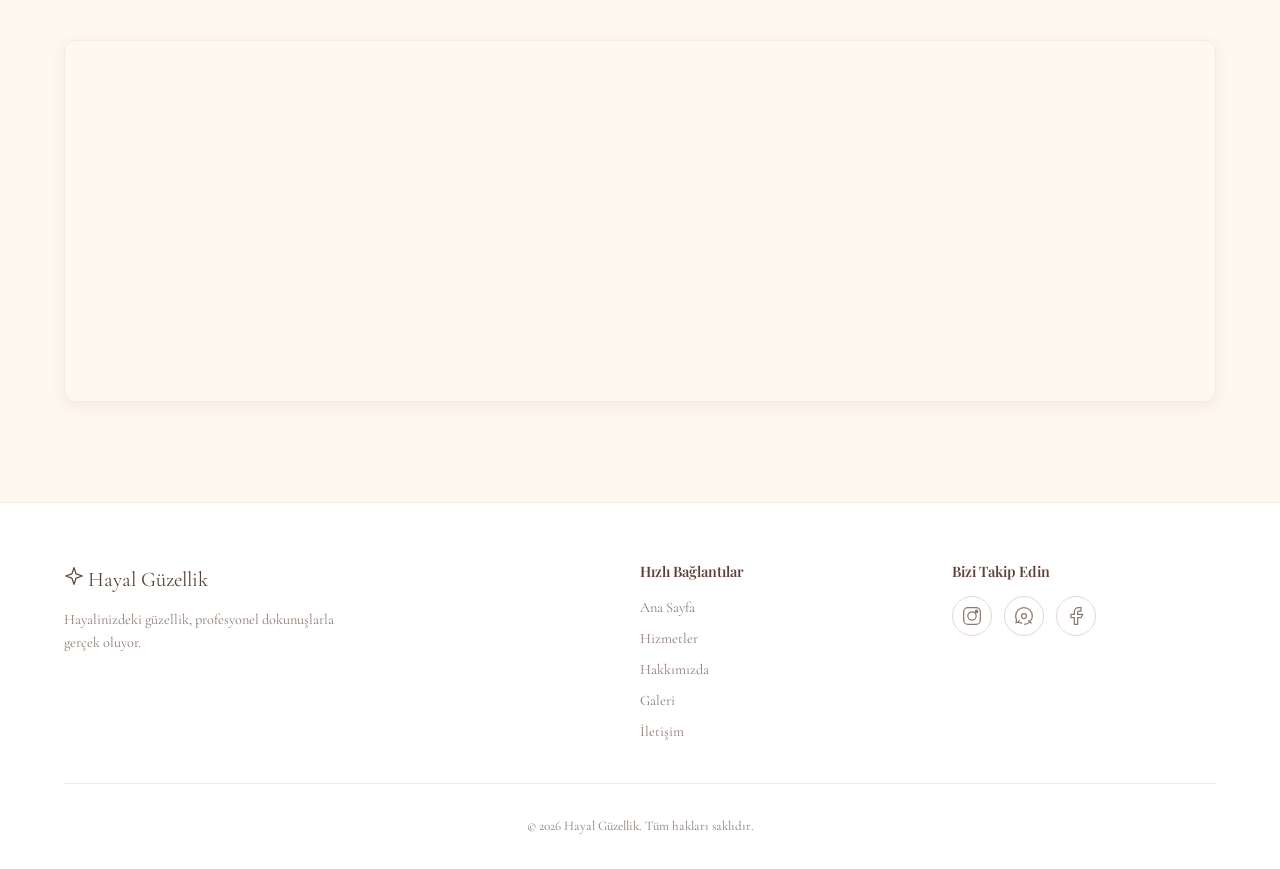
==== commit 177b0ef3: "fontlar eski haline getirildi" ====
--- a/index.html
+++ b/index.html
@@ -10,9 +10,13 @@
   <meta name="robots" content="index, follow">
   <title>Hayal Güzellik | Profesyonel Güzellik &amp; Bakım</title>
   <link rel="icon" type="image/svg+xml" href="assets/icons/favicon.svg">
+  <link rel="preconnect" href="https://fonts.googleapis.com">
+  <link rel="preconnect" href="https://fonts.gstatic.com" crossorigin>
+  <link
+    href="https://fonts.googleapis.com/css2?family=Playfair+Display:ital,wght@0,400;0,500;0,600;0,700;1,400;1,500&family=Cormorant+Garamond:ital,wght@0,300;0,400;0,500;0,600;1,300;1,400;1,500&display=swap"
+    rel="stylesheet" media="print" onload="this.onload=null;this.media='all'">
   <link rel="stylesheet" href="assets/css/style.css">
   <link rel="alternate" href="en.html" hreflang="en">
-
   <!-- PERFORMANS: Google Maps ve iletişim formu API'sine önceden bağlan -->
   <link rel="preconnect" href="https://maps.google.com">
   <link rel="preconnect" href="https://api.web3forms.com">
--- a/assets/css/style.css
+++ b/assets/css/style.css
@@ -21,9 +21,9 @@
   --header-bg: rgba(255, 248, 240, 0.92);
   --gallery-overlay: rgba(45, 36, 36, 0.6);
   --error: #C0392B;
-  --font-heading: Georgia, serif;
-
-  --font-body: Georgia, serif;
+  --font-heading: 'Playfair Display', Georgia, serif;
+
+  --font-body: 'Cormorant Garamond', Georgia, serif;
 
   --max-width: 1200px;
   --header-height: 80px;
